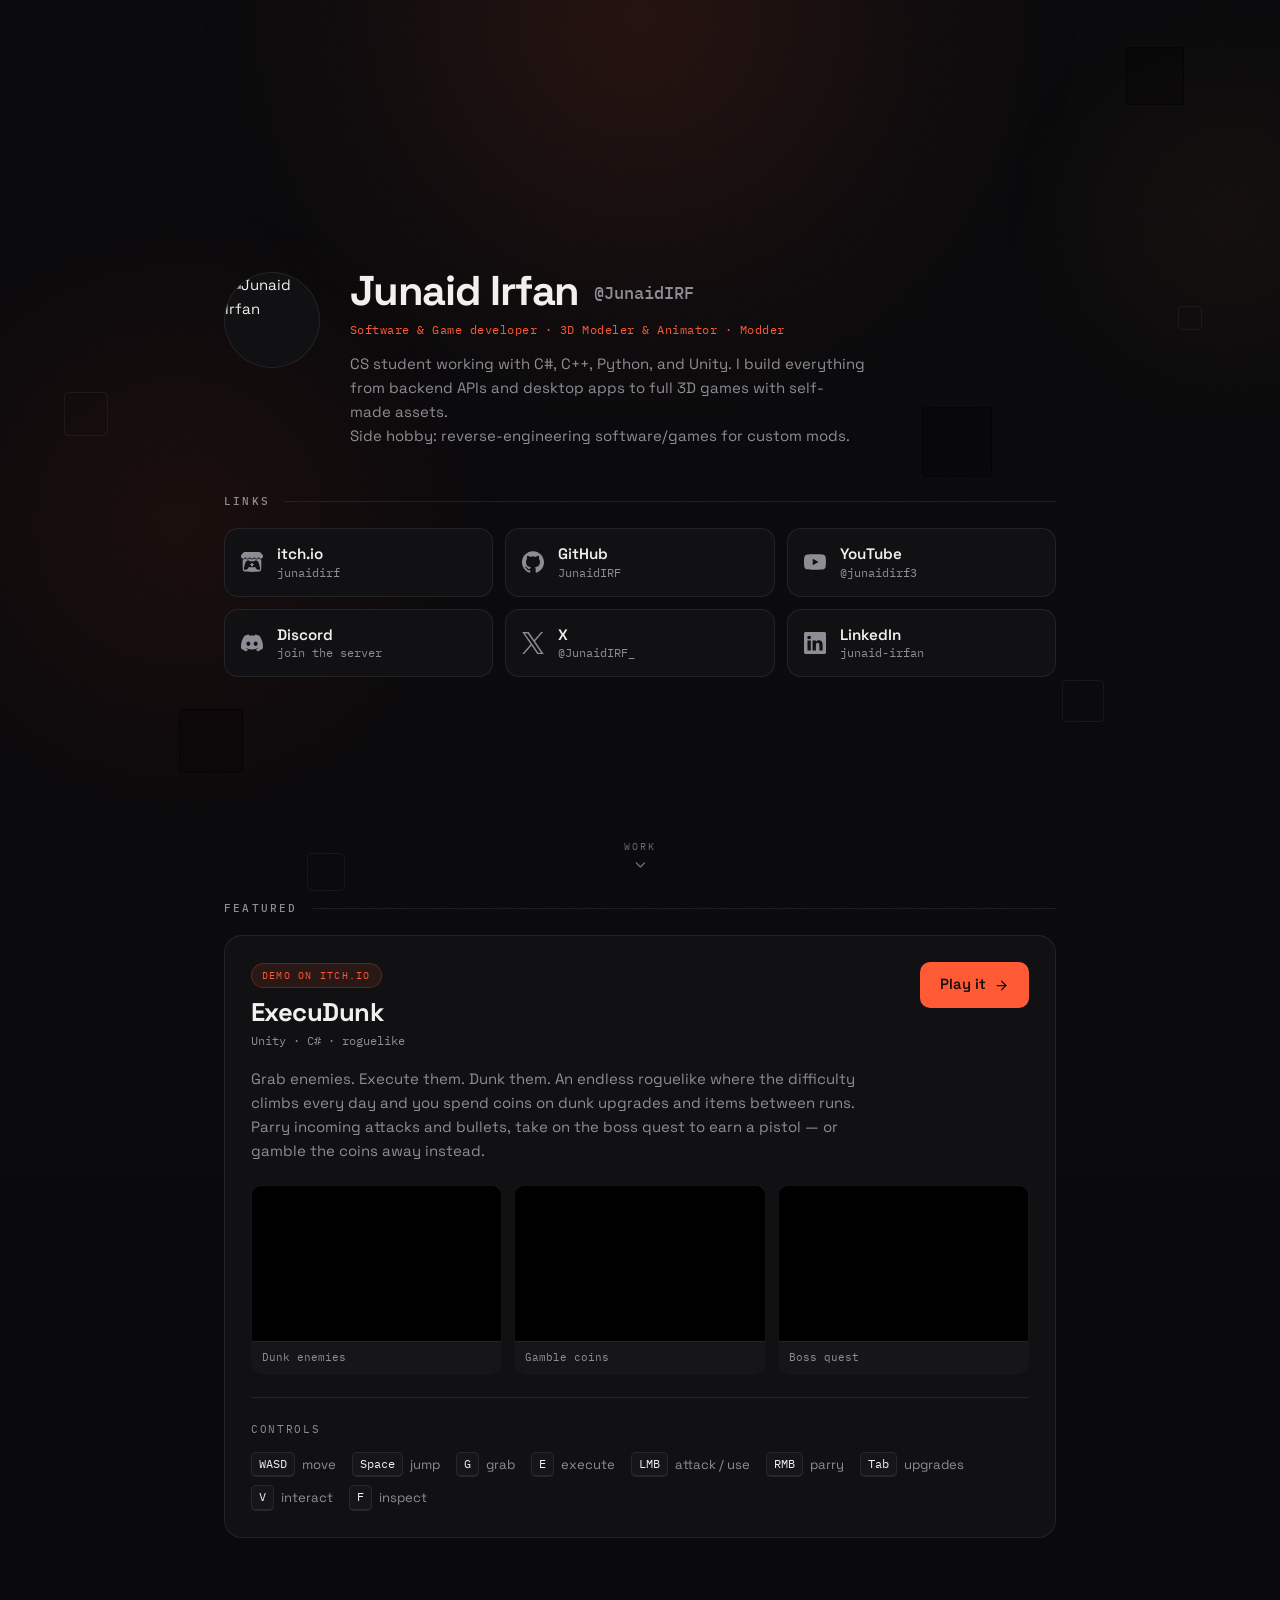
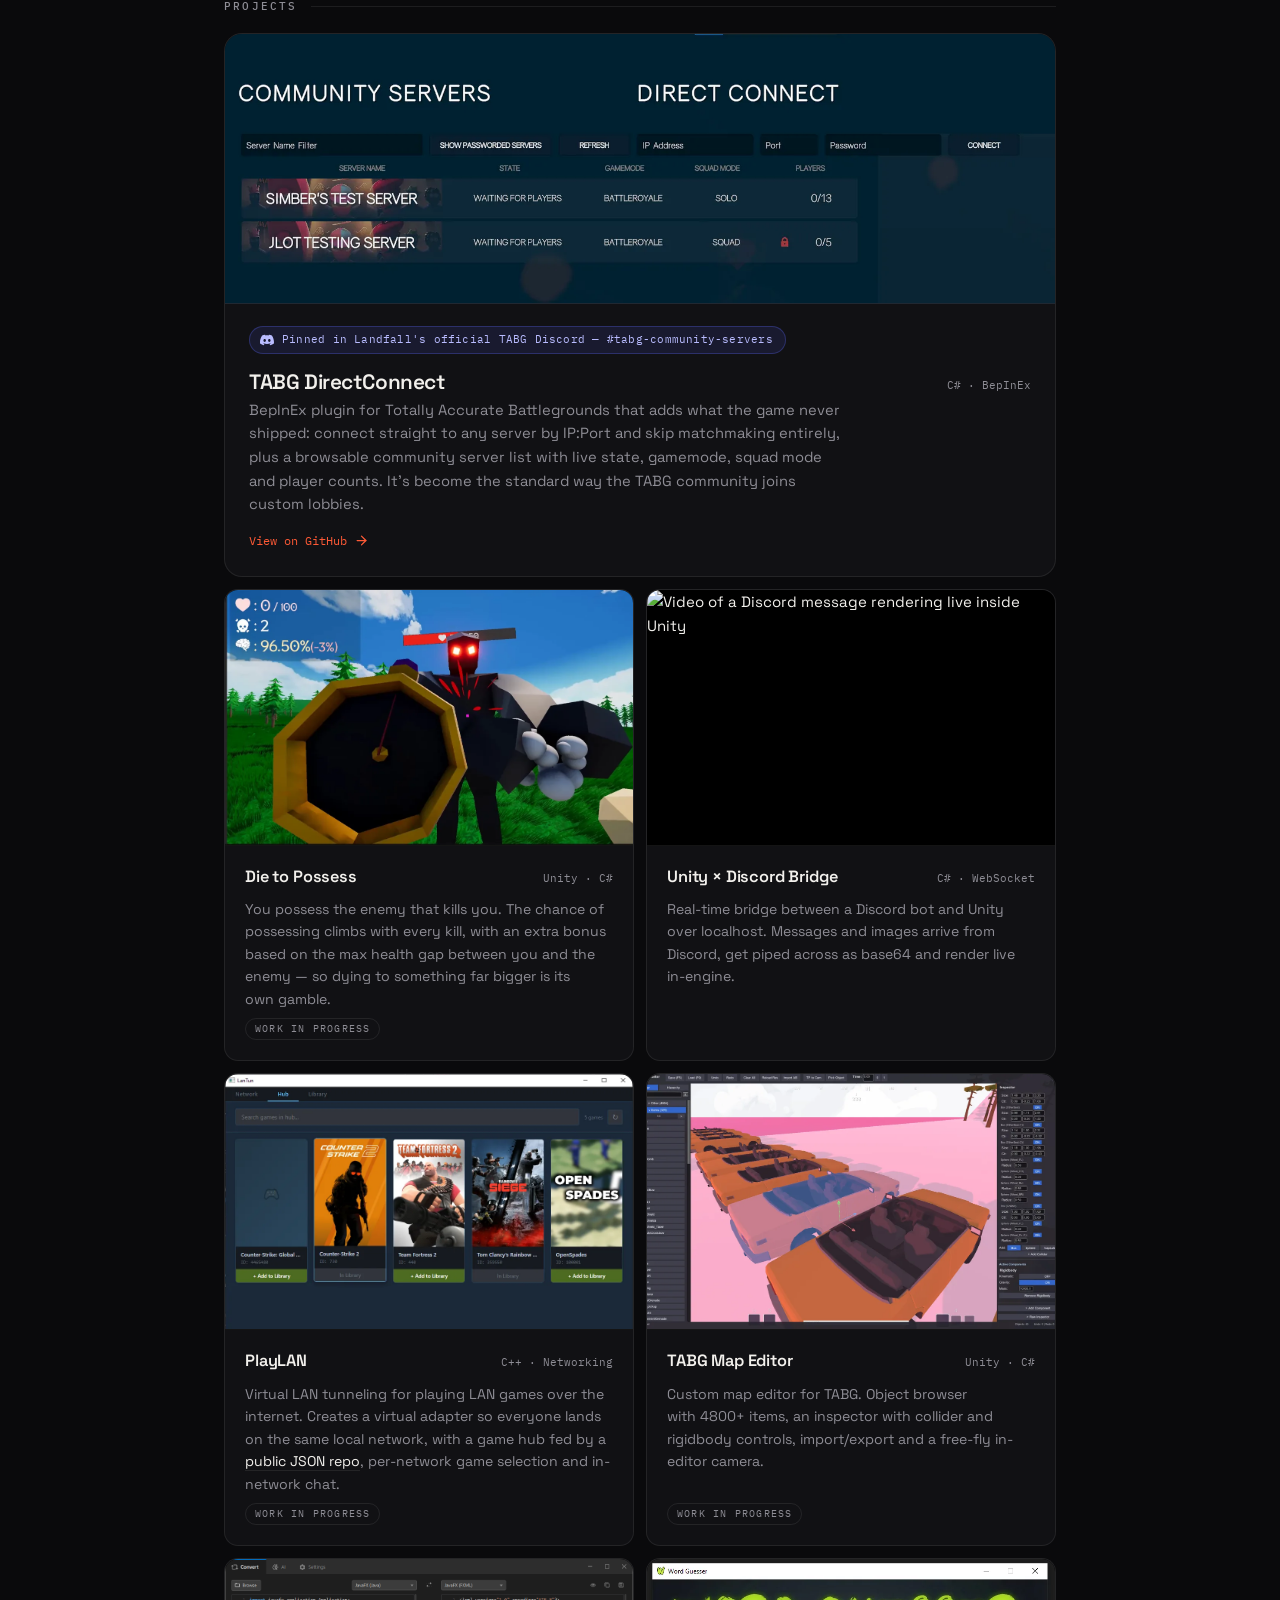
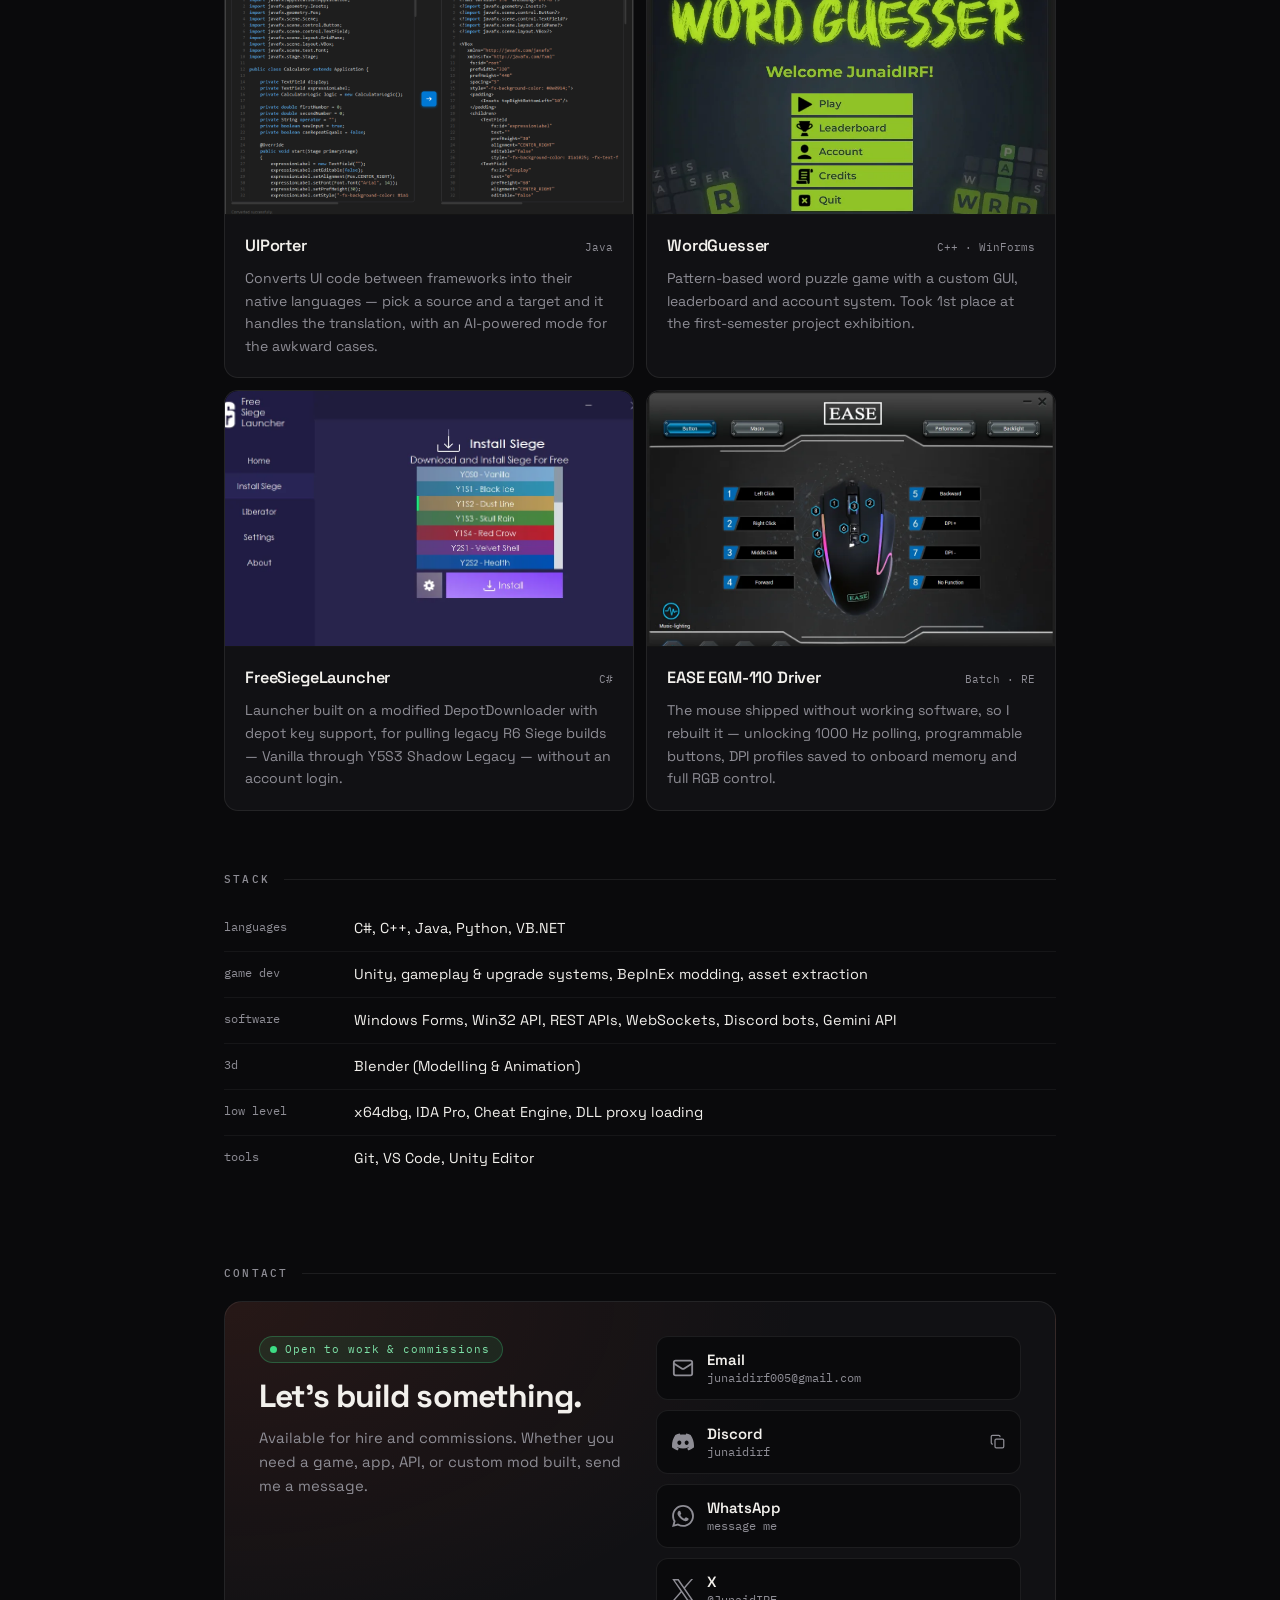
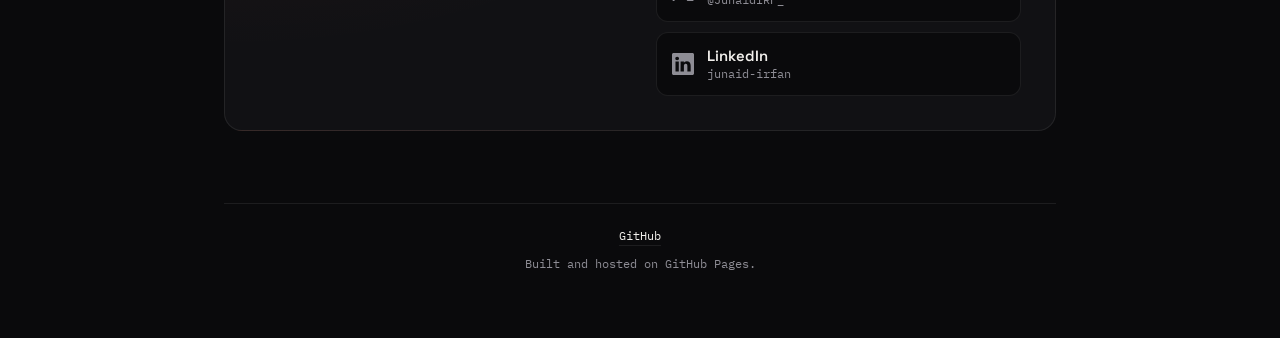
==== index.html @ ee015ce6 "Rebuild share card with the current avatar The card is generated, not live: it had baked in the prev" ====
<!DOCTYPE html>
<html lang="en">
<head>
<meta charset="UTF-8">
<meta name="viewport" content="width=device-width, initial-scale=1">
<title>JunaidIRF | Software &amp; Game Developer</title>
<meta name="description" content="Software &amp; Game developer, 3D modeler and animator. CS student working with C#, C++, Python and Unity — backend APIs, desktop apps and full 3D games.">
<meta name="theme-color" content="#0a0a0c">
<meta name="color-scheme" content="dark">
<link rel="canonical" href="https://junaidirf.github.io/">

<!-- social preview -->
<meta property="og:type" content="website">
<meta property="og:url" content="https://junaidirf.github.io/">
<meta property="og:title" content="JunaidIRF | Software &amp; Game Developer">
<meta property="og:description" content="CS student working with C#, C++, Python, and Unity. I build everything from backend APIs and desktop apps to full 3D games with self-made assets. Side hobby: reverse-engineering software/games for custom mods.">
<meta property="og:site_name" content="Junaid Irfan">
<meta property="og:image" content="https://junaidirf.github.io/assets/og.png?v=2">
<meta property="og:image:width" content="1200">
<meta property="og:image:height" content="630">
<meta property="og:image:alt" content="JunaidIRF — Software &amp; Game developer, 3D Modeler &amp; Animator, Modder.">
<meta property="og:locale" content="en_US">
<meta name="twitter:card" content="summary_large_image">
<meta name="twitter:site" content="@JunaidIRF_">
<meta name="twitter:creator" content="@JunaidIRF_">

<!-- Structured data. sameAs is the part that matters: it is how search engines
     tie this page to the GitHub / itch.io / X / LinkedIn accounts as one identity. -->
<script type="application/ld+json">
{
  "@context": "https://schema.org",
  "@graph": [
    {
      "@type": "Person",
      "@id": "https://junaidirf.github.io/#person",
      "name": "Junaid Irfan",
      "alternateName": "JunaidIRF",
      "url": "https://junaidirf.github.io/",
      "image": "https://github.com/JunaidIRF.png",
      "jobTitle": "Software & Game Developer, 3D Modeler & Animator",
      "description": "CS student working with C#, C++, Python, and Unity. I build everything from backend APIs and desktop apps to full 3D games with self-made assets. Side hobby: reverse-engineering software/games for custom mods.",
      "knowsAbout": [
        "Game development", "Unity", "C#", "C++", "Python",
        "3D modelling", "Animation", "Reverse engineering", "Game modding"
      ],
      "affiliation": {
        "@type": "CollegeOrUniversity",
        "name": "COMSATS University Islamabad, Wah Campus"
      },
      "sameAs": [
        "https://github.com/JunaidIRF",
        "https://junaidirf.itch.io/",
        "https://www.youtube.com/@junaidirf3",
        "https://x.com/JunaidIRF_",
        "https://www.linkedin.com/in/junaid-irfan/"
      ]
    },
    {
      "@type": "WebSite",
      "@id": "https://junaidirf.github.io/#website",
      "url": "https://junaidirf.github.io/",
      "name": "Junaid Irfan",
      "inLanguage": "en",
      "publisher": { "@id": "https://junaidirf.github.io/#person" }
    },
    {
      "@type": "VideoGame",
      "name": "ExecuDunk",
      "url": "https://junaidirf.itch.io/execudunk",
      "applicationCategory": "Game",
      "genre": "Roguelike",
      "gamePlatform": "PC",
      "author": { "@id": "https://junaidirf.github.io/#person" },
      "description": "Endless roguelike where you grab, execute and dunk enemies into hoops. Difficulty climbs each day while you spend coins on dunk upgrades and items."
    }
  ]
}
</script>

<link rel="icon" href="favicon.ico?v=3" sizes="16x16 32x32 48x48">
<link rel="apple-touch-icon" href="apple-touch-icon.png?v=3">

<link rel="preconnect" href="https://fonts.googleapis.com">
<link rel="preconnect" href="https://fonts.gstatic.com" crossorigin>
<link href="https://fonts.googleapis.com/css2?family=IBM+Plex+Mono:wght@400;500;600&family=Space+Grotesk:wght@400;500;600;700&display=swap" rel="stylesheet">
<link rel="stylesheet" href="assets/lenis.css">
<link rel="stylesheet" href="assets/style.css">
</head>
<body>

<div class="bg" aria-hidden="true">
  <div class="bg-move">
    <div class="bg-fields">
      <div class="bg-field bg-field-1"></div>
      <div class="bg-field bg-field-2"></div>
      <div class="bg-field bg-field-3"></div>
    </div>
    <div class="bg-shapes">
    <div class="dmd-layer" style="--depth:0.020">
      <span class="dmd" style="--x:8%;--y:12%;--s:26px;--ax:39px;--ay:16px;--bx:-37px;--by:-29px;--cx:-30px;--cy:21px;--r1:46deg;--r2:63deg;--r3:31deg;--t:34s;--d:-29s"></span>
      <span class="dmd" style="--x:34%;--y:8%;--s:22px;--ax:-19px;--ay:15px;--bx:-36px;--by:-35px;--cx:40px;--cy:11px;--r1:35deg;--r2:13deg;--r3:20deg;--t:33s;--d:-24s"></span>
      <span class="dmd" style="--x:76%;--y:13%;--s:30px;--ax:-29px;--ay:-29px;--bx:31px;--by:25px;--cx:-19px;--cy:27px;--r1:37deg;--r2:50deg;--r3:51deg;--t:28s;--d:-9s"></span>
      <span class="dmd" style="--x:92%;--y:40%;--s:24px;--ax:-39px;--ay:14px;--bx:3px;--by:42px;--cx:13px;--cy:-21px;--r1:52deg;--r2:65deg;--r3:32deg;--t:22s;--d:-26s"></span>
    </div>
    <div class="dmd-layer" style="--depth:0.042">
      <span class="dmd" style="--x:5%;--y:46%;--s:44px;--ax:-33px;--ay:21px;--bx:8px;--by:-40px;--cx:18px;--cy:35px;--r1:51deg;--r2:69deg;--r3:67deg;--t:33s;--d:-2s"></span>
      <span class="dmd" style="--x:24%;--y:78%;--s:38px;--ax:-19px;--ay:-24px;--bx:37px;--by:-34px;--cx:35px;--cy:23px;--r1:54deg;--r2:41deg;--r3:73deg;--t:29s;--d:-0s"></span>
      <span class="dmd" style="--x:83%;--y:66%;--s:42px;--ax:-14px;--ay:-34px;--bx:-6px;--by:42px;--cx:36px;--cy:-30px;--r1:52deg;--r2:39deg;--r3:69deg;--t:27s;--d:-18s"></span>
      <span class="dmd" style="--x:62%;--y:90%;--s:36px;--ax:-36px;--ay:30px;--bx:35px;--by:-30px;--cx:-24px;--cy:-23px;--r1:41deg;--r2:29deg;--r3:53deg;--t:43s;--d:-27s"></span>
    </div>
    <div class="dmd-layer" style="--depth:0.068">
      <span class="dmd dark" style="--x:14%;--y:68%;--s:64px;--ax:-22px;--ay:-29px;--bx:40px;--by:0px;--cx:10px;--cy:39px;--r1:52deg;--r2:34deg;--r3:66deg;--t:23s;--d:-13s"></span>
      <span class="dmd dark" style="--x:88%;--y:22%;--s:58px;--ax:-18px;--ay:-28px;--bx:-38px;--by:36px;--cx:38px;--cy:-13px;--r1:41deg;--r2:56deg;--r3:19deg;--t:27s;--d:-12s"></span>
      <span class="dmd dark" style="--x:44%;--y:92%;--s:52px;--ax:-35px;--ay:-26px;--bx:21px;--by:-41px;--cx:6px;--cy:39px;--r1:37deg;--r2:15deg;--r3:25deg;--t:35s;--d:-16s"></span>
      <span class="dmd dark" style="--x:72%;--y:47%;--s:70px;--ax:17px;--ay:30px;--bx:-34px;--by:19px;--cx:-6px;--cy:-33px;--r1:33deg;--r2:21deg;--r3:47deg;--t:29s;--d:-11s"></span>
    </div>
    </div>
  </div>
  <div class="bg-grain"></div>
</div>

<main class="wrap">

  <!-- ── INTRO: hero + links, sized to fill the first screen ── -->
  <section class="intro">

  <!-- ── HERO ── -->
  <header class="hero">
    <img class="avatar" src="https://github.com/JunaidIRF.png" width="96" height="96" alt="Junaid Irfan">
    <div class="hero-text">
      <h1>Junaid Irfan <span class="handle">@JunaidIRF</span></h1>
      <p class="role">Software &amp; Game developer · 3D Modeler & Animator · Modder</p>
      <p class="bio">
        CS student working with C#, C++, Python, and Unity. I build everything from backend APIs and desktop apps to full 3D games with self-made assets.<br>
        Side hobby: reverse-engineering software/games for custom mods.
      </p>
    </div>
  </header>

  <!-- ── LINKS ── -->
  <section class="section" aria-labelledby="links-h">
    <h2 class="section-title" id="links-h">Links</h2>
    <nav class="links" aria-label="Profiles and social links">

      <a class="link" href="https://junaidirf.itch.io/" target="_blank" rel="me noopener" style="--brand:#fa5c5c">
        <svg class="icon" viewBox="0 0 24 24" aria-hidden="true"><path d="M3.13 1.338C2.08 1.96.02 4.328 0 4.95v1.03c0 1.303 1.22 2.45 2.325 2.45 1.33 0 2.436-1.102 2.436-2.41 0 1.308 1.07 2.41 2.4 2.41 1.328 0 2.362-1.102 2.362-2.41 0 1.308 1.137 2.41 2.466 2.41h.024c1.33 0 2.466-1.102 2.466-2.41 0 1.308 1.034 2.41 2.363 2.41 1.33 0 2.4-1.102 2.4-2.41 0 1.308 1.106 2.41 2.435 2.41C22.78 8.43 24 7.282 24 5.98V4.95c-.02-.62-2.082-2.99-3.13-3.612-3.253-.114-5.508-.134-8.87-.133-3.362 0-7.945.053-8.87.133zm6.376 6.477a2.74 2.74 0 0 1-.468.602c-.5.49-1.19.795-1.947.795a2.786 2.786 0 0 1-1.95-.795c-.182-.178-.32-.37-.446-.59-.127.222-.303.412-.486.59a2.788 2.788 0 0 1-1.95.795c-.092 0-.187-.025-.264-.052-.107 1.113-.152 2.176-.168 2.95v.005l-.006 1.167c.02 2.334-.23 7.564 1.03 8.85 1.952.454 5.545.662 9.15.663 3.605 0 7.198-.21 9.15-.664 1.26-1.284 1.01-6.514 1.03-8.848l-.006-1.167v-.004c-.016-.775-.06-1.838-.168-2.95-.077.026-.172.052-.263.052a2.788 2.788 0 0 1-1.95-.795c-.184-.178-.36-.368-.486-.59-.127.22-.265.412-.447.59a2.786 2.786 0 0 1-1.95.794c-.76 0-1.446-.303-1.948-.793a2.74 2.74 0 0 1-.468-.602 2.738 2.738 0 0 1-.463.602 2.787 2.787 0 0 1-1.95.794h-.16a2.787 2.787 0 0 1-1.95-.793 2.738 2.738 0 0 1-.464-.602zm-2.004 2.59v.002c.795.002 1.5 0 2.373.953.687-.072 1.406-.108 2.125-.107.72 0 1.438.035 2.125.107.873-.953 1.578-.95 2.372-.953.376 0 1.876 0 2.92 2.934l1.123 4.028c.832 2.995-.266 3.068-1.636 3.07-2.03-.075-3.156-1.55-3.156-3.025-1.124.184-2.436.276-3.748.277-1.312 0-2.624-.093-3.748-.277 0 1.475-1.125 2.95-3.156 3.026-1.37-.004-2.468-.077-1.636-3.072l1.122-4.027c1.045-2.934 2.545-2.934 2.92-2.934zM12 12.714c-.002.002-2.14 1.964-2.523 2.662l1.4-.056v1.22c0 .056.56.033 1.123.007.562.026 1.124.05 1.124-.008v-1.22l1.4.055C14.138 14.677 12 12.713 12 12.713z"/></svg>
        <span class="link-text"><strong>itch.io</strong><span>junaidirf</span></span>
        <svg class="arrow" viewBox="0 0 24 24" fill="none" stroke="currentColor" stroke-width="2" stroke-linecap="round" stroke-linejoin="round" aria-hidden="true"><path d="M7 7h10v10"/><path d="M7 17 17 7"/></svg>
      </a>

      <a class="link" href="https://github.com/JunaidIRF" target="_blank" rel="me noopener" style="--brand:#ffffff">
        <svg class="icon" viewBox="0 0 24 24" aria-hidden="true"><path d="M12 .297c-6.63 0-12 5.373-12 12 0 5.303 3.438 9.8 8.205 11.385.6.113.82-.258.82-.577 0-.285-.01-1.04-.015-2.04-3.338.724-4.042-1.61-4.042-1.61C4.422 18.07 3.633 17.7 3.633 17.7c-1.087-.744.084-.729.084-.729 1.205.084 1.838 1.236 1.838 1.236 1.07 1.835 2.809 1.305 3.495.998.108-.776.417-1.305.76-1.605-2.665-.3-5.466-1.332-5.466-5.93 0-1.31.465-2.38 1.235-3.22-.135-.303-.54-1.523.105-3.176 0 0 1.005-.322 3.3 1.23.96-.267 1.98-.399 3-.405 1.02.006 2.04.138 3 .405 2.28-1.552 3.285-1.23 3.285-1.23.645 1.653.24 2.873.12 3.176.765.84 1.23 1.91 1.23 3.22 0 4.61-2.805 5.625-5.475 5.92.42.36.81 1.096.81 2.22 0 1.606-.015 2.896-.015 3.286 0 .315.21.69.825.57C20.565 22.092 24 17.592 24 12.297c0-6.627-5.373-12-12-12"/></svg>
        <span class="link-text"><strong>GitHub</strong><span>JunaidIRF</span></span>
        <svg class="arrow" viewBox="0 0 24 24" fill="none" stroke="currentColor" stroke-width="2" stroke-linecap="round" stroke-linejoin="round" aria-hidden="true"><path d="M7 7h10v10"/><path d="M7 17 17 7"/></svg>
      </a>

      <a class="link" href="https://www.youtube.com/@junaidirf3" target="_blank" rel="me noopener" style="--brand:#ff0033">
        <svg class="icon" viewBox="0 0 24 24" aria-hidden="true"><path d="M23.498 6.186a3.016 3.016 0 0 0-2.122-2.136C19.505 3.545 12 3.545 12 3.545s-7.505 0-9.377.505A3.017 3.017 0 0 0 .502 6.186C0 8.07 0 12 0 12s0 3.93.502 5.814a3.016 3.016 0 0 0 2.122 2.136c1.871.505 9.376.505 9.376.505s7.505 0 9.377-.505a3.015 3.015 0 0 0 2.122-2.136C24 15.93 24 12 24 12s0-3.93-.502-5.814zM9.545 15.568V8.432L15.818 12l-6.273 3.568z"/></svg>
        <span class="link-text"><strong>YouTube</strong><span>@junaidirf3</span></span>
        <svg class="arrow" viewBox="0 0 24 24" fill="none" stroke="currentColor" stroke-width="2" stroke-linecap="round" stroke-linejoin="round" aria-hidden="true"><path d="M7 7h10v10"/><path d="M7 17 17 7"/></svg>
      </a>

      <a class="link" href="https://discord.com/invite/4mBqbEWaFB" target="_blank" rel="me noopener" style="--brand:#5865f2">
        <svg class="icon" viewBox="0 0 24 24" aria-hidden="true"><path d="M20.317 4.3698a19.7913 19.7913 0 00-4.8851-1.5152.0741.0741 0 00-.0785.0371c-.211.3753-.4447.8648-.6083 1.2495-1.8447-.2762-3.68-.2762-5.4868 0-.1636-.3933-.4058-.8742-.6177-1.2495a.077.077 0 00-.0785-.037 19.7363 19.7363 0 00-4.8852 1.515.0699.0699 0 00-.0321.0277C.5334 9.0458-.319 13.5799.0992 18.0578a.0824.0824 0 00.0312.0561c2.0528 1.5076 4.0413 2.4228 5.9929 3.0294a.0777.0777 0 00.0842-.0276c.4616-.6304.8731-1.2952 1.226-1.9942a.076.076 0 00-.0416-.1057c-.6528-.2476-1.2743-.5495-1.8722-.8923a.077.077 0 01-.0076-.1277c.1258-.0943.2517-.1923.3718-.2914a.0743.0743 0 01.0776-.0105c3.9278 1.7933 8.18 1.7933 12.0614 0a.0739.0739 0 01.0785.0095c.1202.099.246.1981.3728.2924a.077.077 0 01-.0066.1276 12.2986 12.2986 0 01-1.873.8914.0766.0766 0 00-.0407.1067c.3604.698.7719 1.3628 1.225 1.9932a.076.076 0 00.0842.0286c1.961-.6067 3.9495-1.5219 6.0023-3.0294a.077.077 0 00.0313-.0552c.5004-5.177-.8382-9.6739-3.5485-13.6604a.061.061 0 00-.0312-.0286zM8.02 15.3312c-1.1825 0-2.1569-1.0857-2.1569-2.419 0-1.3332.9555-2.4189 2.157-2.4189 1.2108 0 2.1757 1.0952 2.1568 2.419 0 1.3332-.9555 2.4189-2.1569 2.4189zm7.9748 0c-1.1825 0-2.1569-1.0857-2.1569-2.419 0-1.3332.9554-2.4189 2.1569-2.4189 1.2108 0 2.1757 1.0952 2.1568 2.419 0 1.3332-.946 2.4189-2.1568 2.4189Z"/></svg>
        <span class="link-text"><strong>Discord</strong><span>join the server</span></span>
        <svg class="arrow" viewBox="0 0 24 24" fill="none" stroke="currentColor" stroke-width="2" stroke-linecap="round" stroke-linejoin="round" aria-hidden="true"><path d="M7 7h10v10"/><path d="M7 17 17 7"/></svg>
      </a>

      <a class="link" href="https://x.com/JunaidIRF_" target="_blank" rel="me noopener" style="--brand:#ffffff">
        <svg class="icon" viewBox="0 0 24 24" aria-hidden="true"><path d="M14.234 10.162 22.977 0h-2.072l-7.591 8.824L7.251 0H.258l9.168 13.343L.258 24H2.33l8.016-9.318L16.749 24h6.993zm-2.837 3.299-.929-1.329L3.076 1.56h3.182l5.965 8.532.929 1.329 7.754 11.09h-3.182z"/></svg>
        <span class="link-text"><strong>X</strong><span>@JunaidIRF_</span></span>
        <svg class="arrow" viewBox="0 0 24 24" fill="none" stroke="currentColor" stroke-width="2" stroke-linecap="round" stroke-linejoin="round" aria-hidden="true"><path d="M7 7h10v10"/><path d="M7 17 17 7"/></svg>
      </a>

      <a class="link" href="https://www.linkedin.com/in/junaid-irfan/" target="_blank" rel="me noopener" style="--brand:#0a66c2">
        <svg class="icon" viewBox="0 0 16 16" aria-hidden="true"><path d="M0 1.146C0 .513.526 0 1.175 0h13.65C15.474 0 16 .513 16 1.146v13.708c0 .633-.526 1.146-1.175 1.146H1.175C.526 16 0 15.487 0 14.854zm4.943 12.248V6.169H2.542v7.225zm-1.2-8.212c.837 0 1.358-.554 1.358-1.248-.015-.709-.52-1.248-1.342-1.248S2.4 3.226 2.4 3.934c0 .694.521 1.248 1.327 1.248zm4.908 8.212V9.359c0-.216.016-.432.08-.586.173-.431.568-.878 1.232-.878.869 0 1.216.662 1.216 1.634v3.865h2.401V9.25c0-2.22-1.184-3.252-2.764-3.252-1.274 0-1.845.7-2.165 1.193v.025h-.016l.016-.025V6.169h-2.4c.03.678 0 7.225 0 7.225z"/></svg>
        <span class="link-text"><strong>LinkedIn</strong><span>junaid-irfan</span></span>
        <svg class="arrow" viewBox="0 0 24 24" fill="none" stroke="currentColor" stroke-width="2" stroke-linecap="round" stroke-linejoin="round" aria-hidden="true"><path d="M7 7h10v10"/><path d="M7 17 17 7"/></svg>
      </a>

    </nav>
  </section>

    <a class="scroll-cue" href="#work">
      <span>work</span>
      <svg viewBox="0 0 24 24" fill="none" stroke="currentColor" stroke-width="2" stroke-linecap="round" stroke-linejoin="round" aria-hidden="true"><path d="m6 9 6 6 6-6"/></svg>
    </a>

  </section>
  <!-- ── /INTRO ── -->

  <!-- ── FEATURED ── -->
  <section class="section" id="work" aria-labelledby="featured-h">
    <h2 class="section-title" id="featured-h">Featured</h2>

    <article class="featured">
      <div class="featured-head">
        <div>
          <span class="badge">Demo on itch.io</span>
          <h3>ExecuDunk</h3>
          <p class="featured-tag">Unity · C# · roguelike</p>
        </div>
        <a class="cta" href="https://junaidirf.itch.io/execudunk" target="_blank" rel="noopener">
          Play it <svg class="go" viewBox="0 0 24 24" fill="none" stroke="currentColor" stroke-width="2" stroke-linecap="round" stroke-linejoin="round" aria-hidden="true"><path d="M5 12h14"/><path d="m12 5 7 7-7 7"/></svg>
        </a>
      </div>

      <p class="featured-desc">
        Grab enemies. Execute them. Dunk them. An endless roguelike where the difficulty climbs every day
        and you spend coins on dunk upgrades and items between runs. Parry incoming attacks and bullets,
        take on the boss quest to earn a pistol — or gamble the coins away instead.
      </p>

      <div class="gallery">
        <figure>
          <video src="assets/img/execudunk-dunk.mp4" autoplay loop muted playsinline preload="metadata"
                 aria-label="Dunking an enemy into a hoop"></video>
          <figcaption>Dunk enemies</figcaption>
        </figure>
        <figure>
          <video src="assets/img/execudunk-gamble.mp4" autoplay loop muted playsinline preload="metadata"
                 aria-label="Gambling coins at the slot machine"></video>
          <figcaption>Gamble coins</figcaption>
        </figure>
        <figure>
          <video src="assets/img/execudunk-quest.mp4" autoplay loop muted playsinline preload="metadata"
                 aria-label="Fighting the quest boss"></video>
          <figcaption>Boss quest</figcaption>
        </figure>
      </div>

      <div class="controls">
        <span class="controls-label">Controls</span>
        <ul>
          <li><kbd>WASD</kbd> move</li>
          <li><kbd>Space</kbd> jump</li>
          <li><kbd>G</kbd> grab</li>
          <li><kbd>E</kbd> execute</li>
          <li><kbd>LMB</kbd> attack / use</li>
          <li><kbd>RMB</kbd> parry</li>
          <li><kbd>Tab</kbd> upgrades</li>
          <li><kbd>V</kbd> interact</li>
          <li><kbd>F</kbd> inspect</li>
        </ul>
      </div>
    </article>
  </section>

  <!-- ── PROJECTS ── -->
  <section class="section" aria-labelledby="projects-h">
    <h2 class="section-title" id="projects-h">Projects</h2>

    <!-- highlight -->
    <a class="highlight" href="https://github.com/JunaidIRF/TABG-DirectConnect-Plugin" target="_blank" rel="noopener">
      <div class="highlight-media">
        <img src="assets/img/tabg-directconnect.webp" width="1400" height="454" alt="TABG DirectConnect in-game panel showing a community server list and a direct connect form" loading="lazy" decoding="async">
      </div>
      <div class="highlight-body">
        <span class="pin">
          <svg class="icon" viewBox="0 0 24 24" aria-hidden="true"><path d="M20.317 4.3698a19.7913 19.7913 0 00-4.8851-1.5152.0741.0741 0 00-.0785.0371c-.211.3753-.4447.8648-.6083 1.2495-1.8447-.2762-3.68-.2762-5.4868 0-.1636-.3933-.4058-.8742-.6177-1.2495a.077.077 0 00-.0785-.037 19.7363 19.7363 0 00-4.8852 1.515.0699.0699 0 00-.0321.0277C.5334 9.0458-.319 13.5799.0992 18.0578a.0824.0824 0 00.0312.0561c2.0528 1.5076 4.0413 2.4228 5.9929 3.0294a.0777.0777 0 00.0842-.0276c.4616-.6304.8731-1.2952 1.226-1.9942a.076.076 0 00-.0416-.1057c-.6528-.2476-1.2743-.5495-1.8722-.8923a.077.077 0 01-.0076-.1277c.1258-.0943.2517-.1923.3718-.2914a.0743.0743 0 01.0776-.0105c3.9278 1.7933 8.18 1.7933 12.0614 0a.0739.0739 0 01.0785.0095c.1202.099.246.1981.3728.2924a.077.077 0 01-.0066.1276 12.2986 12.2986 0 01-1.873.8914.0766.0766 0 00-.0407.1067c.3604.698.7719 1.3628 1.225 1.9932a.076.076 0 00.0842.0286c1.961-.6067 3.9495-1.5219 6.0023-3.0294a.077.077 0 00.0313-.0552c.5004-5.177-.8382-9.6739-3.5485-13.6604a.061.061 0 00-.0312-.0286zM8.02 15.3312c-1.1825 0-2.1569-1.0857-2.1569-2.419 0-1.3332.9555-2.4189 2.157-2.4189 1.2108 0 2.1757 1.0952 2.1568 2.419 0 1.3332-.9555 2.4189-2.1569 2.4189zm7.9748 0c-1.1825 0-2.1569-1.0857-2.1569-2.419 0-1.3332.9554-2.4189 2.1569-2.4189 1.2108 0 2.1757 1.0952 2.1568 2.419 0 1.3332-.946 2.4189-2.1568 2.4189Z"/></svg>
          Pinned in Landfall's official TABG Discord — #tabg-community-servers
        </span>
        <div class="card-head">
          <h3>TABG DirectConnect</h3>
          <span class="tech">C# · BepInEx</span>
        </div>
        <p>
          BepInEx plugin for Totally Accurate Battlegrounds that adds what the game never shipped:
          connect straight to any server by IP:Port and skip matchmaking entirely, plus a browsable
          community server list with live state, gamemode, squad mode and player counts.
          It's become the standard way the TABG community joins custom lobbies.
        </p>
        <span class="link-out">View on GitHub <svg class="go" viewBox="0 0 24 24" fill="none" stroke="currentColor" stroke-width="2" stroke-linecap="round" stroke-linejoin="round" aria-hidden="true"><path d="M5 12h14"/><path d="m12 5 7 7-7 7"/></svg></span>
      </div>
    </a>

    <!-- grid -->
    <div class="grid">

      <a class="card" href="https://x.com/JunaidIRF_/status/2087893710461649375" target="_blank" rel="noopener">
        <div class="card-media">
          <!-- anchored left so the cover-crop keeps the HUD readouts, which are the point of the shot -->
          <img src="assets/img/die-to-possess.webp" width="1200" height="664" style="object-position: top left" alt="Die to Possess in-game HUD showing health at zero, two kills and a 96.5% possession chance" loading="lazy" decoding="async">
        </div>
        <div class="card-body">
          <div class="card-head"><h3>Die to Possess</h3><span class="tech">Unity · C#</span></div>
          <p>You possess the enemy that kills you. The chance of possessing climbs with every kill, with an extra bonus based on the max health gap between you and the enemy — so dying to something far bigger is its own gamble.</p>
          <span class="wip">Work in progress</span>
        </div>
      </a>

      <a class="card" href="https://youtu.be/jOIG_oBZPb4" target="_blank" rel="noopener">
        <div class="card-media">
          <img src="https://img.youtube.com/vi/jOIG_oBZPb4/maxresdefault.jpg" width="1280" height="720" alt="Video of a Discord message rendering live inside Unity" loading="lazy" decoding="async">
        </div>
        <div class="card-body">
          <div class="card-head"><h3>Unity × Discord Bridge</h3><span class="tech">C# · WebSocket</span></div>
          <p>Real-time bridge between a Discord bot and Unity over localhost. Messages and images arrive from Discord, get piped across as base64 and render live in-engine.</p>
        </div>
      </a>

      <article class="card">
        <div class="card-media">
          <img src="assets/img/playlan.webp" width="986" height="693" alt="PlayLAN game hub showing a grid of supported games" loading="lazy" decoding="async">
        </div>
        <div class="card-body">
          <div class="card-head"><h3>PlayLAN</h3><span class="tech">C++ · Networking</span></div>
          <p>Virtual LAN tunneling for playing LAN games over the internet. Creates a virtual adapter so everyone lands on the same local network, with a game hub fed by a <a href="https://github.com/JunaidIRF/PlayLAN-hub" target="_blank" rel="noopener">public JSON repo</a>, per-network game selection and in-network chat.</p>
          <span class="wip">Work in progress</span>
        </div>
      </article>

      <article class="card">
        <div class="card-media">
          <img src="assets/img/tabg-map-editor.webp" width="1200" height="675" alt="TABG Map Editor with object browser, scene view and inspector panel" loading="lazy" decoding="async">
        </div>
        <div class="card-body">
          <div class="card-head"><h3>TABG Map Editor</h3><span class="tech">Unity · C#</span></div>
          <p>Custom map editor for TABG. Object browser with 4800+ items, an inspector with collider and rigidbody controls, import/export and a free-fly in-editor camera.</p>
          <span class="wip">Work in progress</span>
        </div>
      </article>

      <a class="card" href="https://github.com/JunaidIRF/UIPorter" target="_blank" rel="noopener">
        <div class="card-media">
          <img src="assets/img/uiporter.png" width="1102" height="701" alt="UIPorter converting JavaFX Java code to FXML side by side" loading="lazy" decoding="async">
        </div>
        <div class="card-body">
          <div class="card-head"><h3>UIPorter</h3><span class="tech">Java</span></div>
          <p>Converts UI code between frameworks into their native languages — pick a source and a target and it handles the translation, with an AI-powered mode for the awkward cases.</p>
        </div>
      </a>

      <a class="card" href="https://github.com/JunaidIRF/WordGuesser" target="_blank" rel="noopener">
        <div class="card-media">
          <img src="assets/img/wordguesser.webp" width="760" height="521" alt="WordGuesser main menu with play, leaderboard and account options" loading="lazy" decoding="async">
        </div>
        <div class="card-body">
          <div class="card-head"><h3>WordGuesser</h3><span class="tech">C++ · WinForms</span></div>
          <p>Pattern-based word puzzle game with a custom GUI, leaderboard and account system. Took 1st place at the first-semester project exhibition.</p>
        </div>
      </a>

      <a class="card" href="https://github.com/JunaidIRF/FreeSiegeLauncher" target="_blank" rel="noopener">
        <div class="card-media">
          <img src="assets/img/freesiegelauncher.webp" width="933" height="520" alt="FreeSiegeLauncher install screen listing Rainbow Six Siege seasons" loading="lazy" decoding="async">
        </div>
        <div class="card-body">
          <div class="card-head"><h3>FreeSiegeLauncher</h3><span class="tech">C#</span></div>
          <p>Launcher built on a modified DepotDownloader with depot key support, for pulling legacy R6 Siege builds — Vanilla through Y5S3 Shadow Legacy — without an account login.</p>
        </div>
      </a>

      <a class="card" href="https://github.com/JunaidIRF/EASE-EGM-110-Gaming-Mouse-Driver" target="_blank" rel="noopener">
        <div class="card-media">
          <img src="assets/img/ease-mouse.webp" width="1032" height="749" alt="EASE mouse configuration software showing button bindings and RGB controls" loading="lazy" decoding="async">
        </div>
        <div class="card-body">
          <div class="card-head"><h3>EASE EGM-110 Driver</h3><span class="tech">Batch · RE</span></div>
          <p>The mouse shipped without working software, so I rebuilt it — unlocking 1000&nbsp;Hz polling, programmable buttons, DPI profiles saved to onboard memory and full RGB control.</p>
        </div>
      </a>

    </div>
  </section>

  <!-- ── STACK ── -->
  <section class="section" aria-labelledby="stack-h">
    <h2 class="section-title" id="stack-h">Stack</h2>
    <dl class="stack">
      <dt>languages</dt><dd>C#, C++, Java, Python, VB.NET</dd>
      <dt>game dev</dt><dd>Unity, gameplay &amp; upgrade systems, BepInEx modding, asset extraction</dd>
      <dt>software</dt><dd>Windows Forms, Win32 API, REST APIs, WebSockets, Discord bots, Gemini API</dd>
      <dt>3d</dt><dd>Blender (Modelling &amp; Animation)</dd>
      <dt>low level</dt><dd>x64dbg, IDA Pro, Cheat Engine, DLL proxy loading</dd>
      <dt>tools</dt><dd>Git, VS Code, Unity Editor</dd>
    </dl>
  </section>


  <!-- ── CONTACT ── -->
  <section class="section contact-section" id="contact" aria-labelledby="contact-h">
    <h2 class="section-title" id="contact-h">Contact</h2>

    <div class="contact">
      <div class="contact-lead">
        <span class="open-badge"><span class="dot" aria-hidden="true"></span>Open to work &amp; commissions</span>
        <h3>Let&rsquo;s build something.</h3>
        <p>
          Available for hire and commissions. Whether you need a game, app, API, or custom mod built, send me a message.
        </p>
      </div>

      <div class="contact-methods">
        <a class="method" href="mailto:junaidirf005@gmail.com">
          <svg class="icon" viewBox="0 0 24 24" fill="none" stroke="currentColor" stroke-width="2" stroke-linecap="round" stroke-linejoin="round" aria-hidden="true"><path d="m22 7-8.991 5.727a2 2 0 0 1-2.009 0L2 7"/><rect x="2" y="4" width="20" height="16" rx="2"/></svg>
          <span class="method-text"><strong>Email</strong><span>junaidirf005@gmail.com</span></span>
          <svg class="arrow-go" viewBox="0 0 24 24" fill="none" stroke="currentColor" stroke-width="2" stroke-linecap="round" stroke-linejoin="round" aria-hidden="true"><path d="M7 7h10v10"/><path d="M7 17 17 7"/></svg>
        </a>

        <button class="method" type="button" data-copy="junaidirf" aria-label="Copy Discord username junaidirf">
          <svg class="icon" viewBox="0 0 24 24" aria-hidden="true"><path d="M20.317 4.3698a19.7913 19.7913 0 00-4.8851-1.5152.0741.0741 0 00-.0785.0371c-.211.3753-.4447.8648-.6083 1.2495-1.8447-.2762-3.68-.2762-5.4868 0-.1636-.3933-.4058-.8742-.6177-1.2495a.077.077 0 00-.0785-.037 19.7363 19.7363 0 00-4.8852 1.515.0699.0699 0 00-.0321.0277C.5334 9.0458-.319 13.5799.0992 18.0578a.0824.0824 0 00.0312.0561c2.0528 1.5076 4.0413 2.4228 5.9929 3.0294a.0777.0777 0 00.0842-.0276c.4616-.6304.8731-1.2952 1.226-1.9942a.076.076 0 00-.0416-.1057c-.6528-.2476-1.2743-.5495-1.8722-.8923a.077.077 0 01-.0076-.1277c.1258-.0943.2517-.1923.3718-.2914a.0743.0743 0 01.0776-.0105c3.9278 1.7933 8.18 1.7933 12.0614 0a.0739.0739 0 01.0785.0095c.1202.099.246.1981.3728.2924a.077.077 0 01-.0066.1276 12.2986 12.2986 0 01-1.873.8914.0766.0766 0 00-.0407.1067c.3604.698.7719 1.3628 1.225 1.9932a.076.076 0 00.0842.0286c1.961-.6067 3.9495-1.5219 6.0023-3.0294a.077.077 0 00.0313-.0552c.5004-5.177-.8382-9.6739-3.5485-13.6604a.061.061 0 00-.0312-.0286zM8.02 15.3312c-1.1825 0-2.1569-1.0857-2.1569-2.419 0-1.3332.9555-2.4189 2.157-2.4189 1.2108 0 2.1757 1.0952 2.1568 2.419 0 1.3332-.9555 2.4189-2.1569 2.4189zm7.9748 0c-1.1825 0-2.1569-1.0857-2.1569-2.419 0-1.3332.9554-2.4189 2.1569-2.4189 1.2108 0 2.1757 1.0952 2.1568 2.419 0 1.3332-.946 2.4189-2.1568 2.4189Z"/></svg>
          <span class="method-text"><strong>Discord</strong><span>junaidirf</span></span>
          <span class="copy-state" aria-hidden="true"><svg class="i-copy" viewBox="0 0 24 24" fill="none" stroke="currentColor" stroke-width="2" stroke-linecap="round" stroke-linejoin="round" aria-hidden="true"><rect width="14" height="14" x="8" y="8" rx="2" ry="2"/><path d="M4 16c-1.1 0-2-.9-2-2V4c0-1.1.9-2 2-2h10c1.1 0 2 .9 2 2"/></svg><svg class="i-check" viewBox="0 0 24 24" fill="none" stroke="currentColor" stroke-width="2" stroke-linecap="round" stroke-linejoin="round" aria-hidden="true"><path d="M20 6 9 17l-5-5"/></svg></span>
        </button>

        <a class="method" data-wa="OTIzMDAxMjQ2MzA3" target="_blank" rel="noopener" aria-label="Message me on WhatsApp">
          <svg class="icon" viewBox="0 0 24 24" aria-hidden="true"><path d="M17.472 14.382c-.297-.149-1.758-.867-2.03-.967-.273-.099-.471-.148-.67.15-.197.297-.767.966-.94 1.164-.173.199-.347.223-.644.075-.297-.15-1.255-.463-2.39-1.475-.883-.788-1.48-1.761-1.653-2.059-.173-.297-.018-.458.13-.606.134-.133.298-.347.446-.52.149-.174.198-.298.298-.497.099-.198.05-.371-.025-.52-.075-.149-.669-1.612-.916-2.207-.242-.579-.487-.5-.669-.51-.173-.008-.371-.01-.57-.01-.198 0-.52.074-.792.372-.272.297-1.04 1.016-1.04 2.479 0 1.462 1.065 2.875 1.213 3.074.149.198 2.096 3.2 5.077 4.487.709.306 1.262.489 1.694.625.712.227 1.36.195 1.871.118.571-.085 1.758-.719 2.006-1.413.248-.694.248-1.289.173-1.413-.074-.124-.272-.198-.57-.347m-5.421 7.403h-.004a9.87 9.87 0 01-5.031-1.378l-.361-.214-3.741.982.998-3.648-.235-.374a9.86 9.86 0 01-1.51-5.26c.001-5.45 4.436-9.884 9.888-9.884 2.64 0 5.122 1.03 6.988 2.898a9.825 9.825 0 012.893 6.994c-.003 5.45-4.437 9.884-9.885 9.884m8.413-18.297A11.815 11.815 0 0012.05 0C5.495 0 .16 5.335.157 11.892c0 2.096.547 4.142 1.588 5.945L.057 24l6.305-1.654a11.882 11.882 0 005.683 1.448h.005c6.554 0 11.89-5.335 11.893-11.893a11.821 11.821 0 00-3.48-8.413Z"/></svg>
          <span class="method-text"><strong>WhatsApp</strong><span>message me</span></span>
          <svg class="arrow-go" viewBox="0 0 24 24" fill="none" stroke="currentColor" stroke-width="2" stroke-linecap="round" stroke-linejoin="round" aria-hidden="true"><path d="M7 7h10v10"/><path d="M7 17 17 7"/></svg>
        </a>

        <a class="method" href="https://x.com/JunaidIRF_" target="_blank" rel="me noopener">
          <svg class="icon" viewBox="0 0 24 24" aria-hidden="true"><path d="M14.234 10.162 22.977 0h-2.072l-7.591 8.824L7.251 0H.258l9.168 13.343L.258 24H2.33l8.016-9.318L16.749 24h6.993zm-2.837 3.299-.929-1.329L3.076 1.56h3.182l5.965 8.532.929 1.329 7.754 11.09h-3.182z"/></svg>
          <span class="method-text"><strong>X</strong><span>@JunaidIRF_</span></span>
          <svg class="arrow-go" viewBox="0 0 24 24" fill="none" stroke="currentColor" stroke-width="2" stroke-linecap="round" stroke-linejoin="round" aria-hidden="true"><path d="M7 7h10v10"/><path d="M7 17 17 7"/></svg>
        </a>

        <a class="method" href="https://www.linkedin.com/in/junaid-irfan/" target="_blank" rel="me noopener">
          <svg class="icon" viewBox="0 0 16 16" aria-hidden="true"><path d="M0 1.146C0 .513.526 0 1.175 0h13.65C15.474 0 16 .513 16 1.146v13.708c0 .633-.526 1.146-1.175 1.146H1.175C.526 16 0 15.487 0 14.854zm4.943 12.248V6.169H2.542v7.225zm-1.2-8.212c.837 0 1.358-.554 1.358-1.248-.015-.709-.52-1.248-1.342-1.248S2.4 3.226 2.4 3.934c0 .694.521 1.248 1.327 1.248zm4.908 8.212V9.359c0-.216.016-.432.08-.586.173-.431.568-.878 1.232-.878.869 0 1.216.662 1.216 1.634v3.865h2.401V9.25c0-2.22-1.184-3.252-2.764-3.252-1.274 0-1.845.7-2.165 1.193v.025h-.016l.016-.025V6.169h-2.4c.03.678 0 7.225 0 7.225z"/></svg>
          <span class="method-text"><strong>LinkedIn</strong><span>junaid-irfan</span></span>
          <svg class="arrow-go" viewBox="0 0 24 24" fill="none" stroke="currentColor" stroke-width="2" stroke-linecap="round" stroke-linejoin="round" aria-hidden="true"><path d="M7 7h10v10"/><path d="M7 17 17 7"/></svg>
        </a>
      </div>
    </div>
  </section>

  <!-- ── FOOTER ── -->
  <footer class="footer">
    <div class="footer-links">
      <a href="https://github.com/JunaidIRF" target="_blank" rel="noopener">GitHub</a>
    </div>
    <p>Built and hosted on GitHub Pages.</p>
  </footer>

</main>

<script src="assets/lenis.min.js"></script>
<script>
(function () {
  var reduced = window.matchMedia('(prefers-reduced-motion: reduce)').matches;
  var fine    = window.matchMedia('(pointer: fine)').matches;

  var work  = document.getElementById('work');
  var intro = document.querySelector('.intro');
  var cue   = document.querySelector('.scroll-cue');
  var lenis = null;

  // where the work section rests once snapped (matches #work's scroll-margin-top)
  function workTop() {
    return Math.round(work.getBoundingClientRect().top + window.pageYOffset - 24);
  }

  // how far past the work section still counts as "at the top of it"
  function backBand() { return Math.min(260, Math.round(window.innerHeight * 0.4)); }

  /* ── Snap the first screen ────────────────────────────────────────────────
     One wheel gesture anywhere in the intro jumps to the work section; one upward
     gesture near the top of the work section returns to the links. The rest of the
     page scrolls normally.

     Registered BEFORE Lenis is constructed and in the capture phase, so it is the
     first wheel listener on window in either phase. Stopping an event here means
     Lenis never sees it — without that, Lenis acted on the same tick and scrolled
     on its own, which is why the snap used to need a second scroll.

     Whether this handler claims a gesture is decided from scroll POSITION alone,
     never from a "currently animating" flag. An earlier version gated it on such a
     flag, and any path that left the flag set swallowed every wheel event on the
     page — the scroll appeared to lock up. Position cannot get stuck, so the worst
     case now is a missed snap, never a frozen page.

     Mouse/trackpad only — on touch this would hijack flicks — and skipped when the
     intro is not full-height (landscape phones, short windows).
     ────────────────────────────────────────────────────────────────── */
  var GESTURE_GAP = 150;   // ms of quiet that marks a genuinely new gesture
  var REVERSE_MIN = 10;    // deltaY needed to count as a deliberate reversal
  var lastWheel = 0;
  var armed   = true;
  var autoscrolling = false;      // true while native middle-click autoscroll owns the page
  var endAutoscroll = function () {};      // may this gesture fire a snap?
  var snapDir = 0;         // direction of the snap in flight: 1 down, -1 up, 0 idle
  var token   = 0;         // so a superseded snap cannot clear a newer one's state

  function onWheel(e) {
    if (!lenis || !work || !intro) return;
    if (autoscrolling) { endAutoscroll(); return; }                // wheel cancels autoscroll
    if (e.ctrlKey || Math.abs(e.deltaY) < 4) return;               // ctrl+wheel is zoom
    if (intro.offsetHeight < window.innerHeight * 0.9) return;     // no full first screen

    var now = e.timeStamp || performance.now();
    if (now - lastWheel > GESTURE_GAP) armed = true;               // new flick or notch
    lastWheel = now;

    var y      = window.pageYOffset;
    var target = workTop();
    var down   = e.deltaY > 0;
    var dir    = down ? 1 : -1;

    if (y > target + backBand()) return;      // past the first screen: hands off entirely

    // A reversal counts even when the page has not visibly moved yet, which is the
    // case the instant a snap starts.
    var reversing = snapDir !== 0 && dir !== snapDir && Math.abs(e.deltaY) >= REVERSE_MIN;
    var wants = reversing || (down ? y < target - 4 : y > 4);
    if (!wants) return;                       // e.g. scrolling on down from the work section

    // Hold the gesture: keeps trackpad inertia from sliding the page off the
    // position we just snapped to.
    e.preventDefault();
    e.stopImmediatePropagation();

    if (!armed && !reversing) return;         // the tail of a gesture, not fresh intent

    armed = false;
    snapDir = dir;

    // Native scrolling (find-in-page, keyboard) leaves Lenis's position stale;
    // re-anchor so the snap eases from where the page actually is.
    if (Math.abs(lenis.scroll - y) > 2) {
      lenis.scrollTo(y, { immediate: true, force: true });
    }

    var mine = ++token;
    function settle() { if (mine === token) snapDir = 0; }

    setTimeout(settle, 900);                  // registered first, so a throw cannot skip it
    lenis.scrollTo(down ? target : 0, { force: true, duration: 0.7, onComplete: settle });
  }

  if (fine && !reduced) {
    window.addEventListener('wheel', onWheel, { passive: false, capture: true });
  }

  // smooth scrolling — skipped if the CDN is blocked or the user asked for reduced motion
  if (window.Lenis && !reduced) lenis = new Lenis({ autoRaf: true });

  // hand the scroll cue's jump to Lenis, otherwise the native anchor jump fights it
  if (cue && work) {
    cue.addEventListener('click', function (e) {
      e.preventDefault();
      if (lenis) lenis.scrollTo(workTop());
      else work.scrollIntoView({ behavior: 'smooth' });
    });
  }

  /* ── Ambient background ───────────────────────────────────────────
     No cursor follower. The light fields lean a little against the pointer
     instead — enough that the page answers to movement, but nothing is chasing
     it. CSS eases the motion, so a move only ever writes two variables, and the
     rAF guards mean a flood of events still costs one frame's work. */
  var fieldsEl = document.querySelector('.bg-fields');
  var shapesEl = document.querySelector('.bg-shapes');
  var moveEl   = document.querySelector('.bg-move');

  /* Both handlers write a custom property and nothing else — two style writes is
     cheaper than the bookkeeping of batching them, and the browser already caps
     pointermove and scroll at roughly one delivery per frame. Keeping them
     synchronous also means the behaviour is directly testable. */
  if (moveEl && fine && !reduced) {
    window.addEventListener('pointermove', function (e) {
      if (e.pointerType === 'touch') return;
      // -1..1 from the centre of the viewport, turned into a small counter-shift
      var nx = (e.clientX / window.innerWidth) * 2 - 1;
      var ny = (e.clientY / window.innerHeight) * 2 - 1;
      moveEl.style.setProperty('--mx', (-nx * 22).toFixed(1) + 'px');
      moveEl.style.setProperty('--my', (-ny * 16).toFixed(1) + 'px');
    }, { passive: true });
  }

  if ((fieldsEl || shapesEl) && !reduced) {
    window.addEventListener('scroll', function () {
      var y = window.pageYOffset;
      // the light recedes early and then settles; the shapes keep drifting for
      // the whole page, each plane at its own rate
      if (fieldsEl) fieldsEl.style.setProperty('--par', (-Math.min(y, 1400) * 0.11).toFixed(1) + 'px');
      if (shapesEl) shapesEl.style.setProperty('--sy', y.toFixed(0) + 'px');
    }, { passive: true });
  }

  /* The WhatsApp number is kept out of the served HTML and assembled here, so the
     bulk scrapers that harvest pages for phone numbers come away with nothing.
     It is obfuscation, not secrecy — anyone who opens devtools can still read it. */
  var wa = document.querySelector('[data-wa]');
  if (wa) {
    try { wa.href = 'https://wa.me/' + atob(wa.getAttribute('data-wa')); }
    catch (err) { wa.remove(); }        // never leave a dead row behind
  }

  /* Three autoplaying clips is exactly the motion someone disables it to avoid,
     so under reduced-motion they become ordinary videos with controls. */
  if (reduced) {
    Array.prototype.forEach.call(document.querySelectorAll('.gallery video'), function (v) {
      v.removeAttribute('autoplay');
      v.controls = true;
      v.pause();
    });
  }

  /* A Discord username is not a URL, so it is copied rather than linked.
     navigator.clipboard needs a secure context, which GitHub Pages provides, but
     the execCommand path keeps it working when opened from a local file. */
  Array.prototype.forEach.call(document.querySelectorAll('[data-copy]'), function (btn) {
    btn.addEventListener('click', function () {
      var text = btn.getAttribute('data-copy');

      function flash() {
        btn.classList.add('copied');
        setTimeout(function () { btn.classList.remove('copied'); }, 1600);
      }

      function legacy() {
        var ta = document.createElement('textarea');
        ta.value = text;
        ta.setAttribute('readonly', '');
        ta.style.cssText = 'position:fixed;top:0;left:0;opacity:0';
        document.body.appendChild(ta);
        ta.select();
        try { if (document.execCommand('copy')) flash(); } catch (err) { /* nothing else to try */ }
        document.body.removeChild(ta);
      }

      if (navigator.clipboard && navigator.clipboard.writeText) {
        navigator.clipboard.writeText(text).then(flash, legacy);
      } else {
        legacy();
      }
    });
  });

  /* ── Middle-click autoscroll ──────────────────────────────────────
     Autoscroll is driven natively by the browser, while Lenis renders its own
     animated position every frame — left alone the two fight and the page
     judders. Rather than suppress autoscroll, hand scrolling over for its
     duration: stop Lenis on middle-press, then adopt whatever position the
     browser left us at before resuming.

     The browser ends autoscroll on any click, Escape, a wheel tick, or losing
     focus, so those are the same exits used here. Middle-clicking a link is
     left alone entirely — that opens a new tab and never starts autoscroll. */
  if (lenis) {
    var endAuto = function () {
      if (!autoscrolling) return;
      autoscrolling = false;
      // adopt the real scroll position, otherwise Lenis snaps back to its stale one
      lenis.scrollTo(window.pageYOffset, { immediate: true, force: true });
      lenis.start();
      document.documentElement.classList.remove('native-scroll');
    };

    document.addEventListener('mousedown', function (e) {
      if (autoscrolling) { endAuto(); return; }        // second click cancels, as the browser does
      if (e.button === 1 && e.target.closest && !e.target.closest('a')) {
        autoscrolling = true;
        // flag first: stopping Lenis clips overflow, and the CSS override that
        // keeps the page scrollable keys off this class
        document.documentElement.classList.add('native-scroll');
        lenis.stop();                                   // no preventDefault: autoscroll proceeds
      }
    });

    window.addEventListener('keydown', function (e) { if (e.key === 'Escape') endAuto(); });
    window.addEventListener('blur', endAuto);
    endAutoscroll = endAuto;                            // so the wheel handler can cancel too
  }
})();
</script>
</body>
</html>
---- assets/lenis.css ----
html.lenis,
html.lenis body {
  height: auto;
}

.lenis:not(.lenis-autoToggle).lenis-stopped {
  overflow: clip;
}

.lenis [data-lenis-prevent],
.lenis [data-lenis-prevent-wheel],
.lenis [data-lenis-prevent-touch],
.lenis [data-lenis-prevent-vertical],
.lenis [data-lenis-prevent-horizontal] {
  overscroll-behavior: contain;
}

.lenis.lenis-smooth iframe {
  pointer-events: none;
}

.lenis.lenis-autoToggle {
  transition-property: overflow;
  transition-duration: 1ms;
  transition-behavior: allow-discrete;
}
---- assets/style.css ----
/* ─────────────────────────────────────────────
   junaidirf.github.io
   ───────────────────────────────────────────── */

:root {
  --bg:        #0a0a0c;
  --panel:     #111114;
  --panel-2:   #16161a;
  --line:      rgba(255, 255, 255, 0.08);
  --line-soft: rgba(255, 255, 255, 0.05);
  --text:      #f2f0ec;
  --muted:     #8e8d95;
  --accent:    #ff5a36;

  --mono: 'IBM Plex Mono', ui-monospace, SFMono-Regular, Menlo, monospace;
  --sans: 'Space Grotesk', system-ui, -apple-system, sans-serif;

  --radius: 14px;
}

*, *::before, *::after { margin: 0; padding: 0; box-sizing: border-box; }

/* no CSS smooth-scroll — Lenis drives scrolling and the two fight each other */

body {
  font-family: var(--sans);
  background: var(--bg);
  color: var(--text);
  line-height: 1.6;
  font-size: 15px;
  -webkit-font-smoothing: antialiased;
  /* kill the grey flash when tapping a card on Android; :active handles feedback */
  -webkit-tap-highlight-color: transparent;
}

/* height:auto is load-bearing — the width/height attributes on the <img> tags are
   presentation hints, and without this the height stops being auto, which makes
   the browser ignore every aspect-ratio below and stretch images to full size. */
img { display: block; max-width: 100%; height: auto; }

a { color: inherit; text-decoration: none; }

::selection {
  background: rgba(255, 90, 54, 0.28);
  color: var(--text);
}

/* No border-radius here — it would flatten the 14px corners of a focused card.
   Outlines follow the element's own radius automatically. */
:focus-visible {
  outline: 2px solid var(--accent);
  outline-offset: 3px;
}

/* headings shouldn't leave a single word stranded on the last line */
h1, h2, h3 { text-wrap: balance; }
p { text-wrap: pretty; }

/* scrollbar, so the page edge doesn't flip to a bright system default */
* {
  scrollbar-width: thin;
  scrollbar-color: #2a2a30 transparent;
}

::-webkit-scrollbar { width: 10px; height: 10px; }
::-webkit-scrollbar-track { background: transparent; }
::-webkit-scrollbar-thumb {
  background: #2a2a30;
  border-radius: 10px;
  border: 2px solid var(--bg);
}
::-webkit-scrollbar-thumb:hover { background: #3a3a42; }

/* Lenis's stopped state sets `overflow: clip` on <html> — right for locking the
   page behind a modal, wrong here. During middle-click autoscroll we stop Lenis
   only to hand scrolling over to the browser, so the page must stay scrollable;
   without this the first middle-click just clipped the scrollbar away and the
   autoscroll had nothing to move. Specificity (0,3,1) beats the Lenis rule. */
html.lenis.lenis-stopped.native-scroll {
  overflow: visible;
}

/* ── AMBIENT BACKGROUND ────────────────────────────────────────────
   Warm light on near-black, and nothing else. An earlier version layered a dot
   grid and a blue field on top of this and the result was busier and muddier
   than the plain glow it replaced — so the colour stays in one family and the
   texture stays out of the way.

   Three fields drift on long, mismatched cycles so the composition never
   visibly repeats. All transform/opacity, and deliberately no blur filters:
   a radial-gradient is already soft, and a full-screen blur is the one thing
   here that would cost real frames on a phone.
   ───────────────────────────────────────────────── */
.bg {
  position: fixed;
  inset: -30vh 0;
  z-index: 0;
  pointer-events: none;
  overflow: hidden;
}

/* the warm light recedes as you scroll, so it reads as belonging to the hero
   and the lower sections stay calm */
.bg-fields {
  position: absolute;
  inset: 0;
  transform: translate3d(0, var(--par, 0px), 0);
}

/* Mouse parallax lives on its own element: the fields underneath are busy
   animating their own transforms, and two animations cannot share one. CSS
   eases this, so pointermove only has to write a variable. */
.bg-move {
  position: absolute;
  inset: 0;
  transform: translate3d(var(--mx, 0px), var(--my, 0px), 0);
  transition: transform 0.9s cubic-bezier(0.22, 0.8, 0.24, 1);
}

.bg-field {
  position: absolute;
  border-radius: 50%;
  will-change: transform;
}

/* the anchor: the same warm glow that sat behind the hero before, now breathing */
.bg-field-1 {
  width: 78vmax;
  height: 62vmax;
  left: 50%;
  margin-left: -39vmax;
  top: 32vh;
  margin-top: -31vmax;
  background: radial-gradient(circle, rgba(255, 90, 54, 0.115), rgba(255, 90, 54, 0.028) 46%, transparent 70%);
  animation: field1 26s ease-in-out infinite alternate;
}

/* a deeper ember low and left, for depth rather than colour contrast */
.bg-field-2 {
  width: 54vmax;
  height: 54vmax;
  left: 14%;
  margin-left: -27vmax;
  top: 88vh;
  margin-top: -27vmax;
  background: radial-gradient(circle, rgba(255, 62, 28, 0.07), transparent 66%);
  animation: field2 37s ease-in-out infinite alternate;
}

/* a small amber highlight that keeps the right side from going dead */
.bg-field-3 {
  width: 40vmax;
  height: 40vmax;
  right: 4%;
  margin-right: -20vmax;
  top: 54vh;
  margin-top: -20vmax;
  background: radial-gradient(circle, rgba(255, 150, 70, 0.045), transparent 64%);
  animation: field3 31s ease-in-out infinite alternate;
}

@keyframes field1 {
  from { transform: translate3d(-4vmax, -2vmax, 0) scale(1); }
  to   { transform: translate3d(4vmax,  2vmax, 0) scale(1.12); }
}

@keyframes field2 {
  from { transform: translate3d(0, 0, 0) scale(1.08); }
  to   { transform: translate3d(6vmax, -5vmax, 0) scale(0.92); }
}

@keyframes field3 {
  from { transform: translate3d(2vmax, 3vmax, 0) scale(0.95); }
  to   { transform: translate3d(-5vmax, -3vmax, 0) scale(1.1); }
}

/* Rotated squares, placed deliberately around the edges so the middle of the
   screen — where the hero and links sit — stays clean. Positions and timings are
   inline on each element so the composition is readable in the markup rather than
   buried in a dozen near-identical rules.

   They lean a little further than the light fields on pointer move, which is what
   separates them into a nearer plane instead of a flat sheet of decoration. */
.bg-shapes {
  position: absolute;
  inset: 0;
  transform: translate3d(calc(var(--mx, 0px) * 1.1), calc(var(--my, 0px) * 1.1), 0);
}

/* Three depth planes. Each drifts at its own rate for the whole length of the
   page, which is what stops the shapes reading as a fixed pattern that only
   twitches near the top. Nearer planes are larger and move most. */
.dmd-layer {
  position: absolute;
  inset: 0;
  transform: translate3d(0, calc(-1 * var(--sy, 0px) * var(--depth, 0.04)), 0);
  will-change: transform;    /* three promoted layers, not twelve */
}

/* Every shape gets its own three waypoints and rotation sweep from inline custom
   properties, so one keyframe produces twelve different paths — no two move alike,
   and negative delays start each one mid-loop so nothing shares a rhythm.

   Three waypoints on a closed loop with linear timing, rather than two points
   easing back and forth: a two-point sweep spends most of its time slowing down
   or speeding up at the ends, which at these durations looked like nothing was
   moving at all. */
.dmd {
  position: absolute;
  left: var(--x);
  top: var(--y);
  width: var(--s);
  height: var(--s);
  border: 1px solid rgba(255, 255, 255, 0.055);
  border-radius: 4px;                   /* softened corners read less like clip-art */
  animation: tumble var(--t, 20s) linear var(--d, 0s) infinite;
}

/* the darker ones only really show where they cross the warm light, which is
   what keeps them from looking pasted on */
.dmd.dark {
  border-color: rgba(0, 0, 0, 0.5);
  background: rgba(0, 0, 0, 0.22);
}

@keyframes tumble {
  0%   { transform: translate3d(var(--ax, 0px), var(--ay, 0px), 0) rotate(var(--r1, 45deg)); }
  33%  { transform: translate3d(var(--bx, 0px), var(--by, 0px), 0) rotate(var(--r2, 52deg)); }
  66%  { transform: translate3d(var(--cx, 0px), var(--cy, 0px), 0) rotate(var(--r3, 38deg)); }
  100% { transform: translate3d(var(--ax, 0px), var(--ay, 0px), 0) rotate(var(--r1, 45deg)); }
}

/* just enough grain to stop the gradients banding on a dark screen */
.bg-grain {
  position: absolute;
  inset: 0;
  opacity: 0.022;
  background-image: url("data:image/svg+xml,%3Csvg xmlns='http://www.w3.org/2000/svg' width='200' height='200'%3E%3Cfilter id='n'%3E%3CfeTurbulence type='fractalNoise' baseFrequency='0.75' numOctaves='3' stitchTiles='stitch'/%3E%3C/filter%3E%3Crect width='200' height='200' filter='url(%23n)'/%3E%3C/svg%3E");
  background-size: 200px 200px;
}

.wrap {
  position: relative;
  z-index: 1;
  max-width: 880px;
  margin: 0 auto;
  padding: 0 24px 64px;
}

/* ── INTRO ──────────────────────────────────────
   Hero + links own the first screen. min-height (not height) so that on short
   viewports the block simply grows and scrolls instead of clipping the links.
   svh tracks the *small* viewport height, so mobile browser toolbars sliding
   in and out can't crop the bottom row.
   ─────────────────────────────────────────────── */
.intro {
  position: relative;
  display: flex;
  flex-direction: column;
  justify-content: center;
  min-height: 100vh;          /* fallback for browsers without svh */
  min-height: 100svh;
  /* Weighted rather than symmetric: sitting the block a little below centre
     shortens the dead space between the last link and the fold, so less empty
     scrolling separates the links from the work section. */
  padding: clamp(40px, 12vh, 150px) 0 clamp(52px, 7vh, 78px);
}

.intro .hero { margin-bottom: clamp(28px, 5vh, 56px); }
.intro .section { margin-bottom: 0; }

/* ── SCROLL CUE ─────────────────────────────────
   Sits inside the intro's bottom padding band, so it can never collide with
   the links even when the content outgrows the viewport.
   ─────────────────────────────────────────────── */
.scroll-cue {
  position: absolute;
  left: 50%;
  bottom: clamp(16px, 3vh, 32px);
  transform: translateX(-50%);
  display: flex;
  flex-direction: column;
  align-items: center;
  gap: 2px;
  font-family: var(--mono);
  font-size: 0.62rem;
  letter-spacing: 0.18em;
  text-transform: uppercase;
  color: var(--muted);
  opacity: 0.75;
  transition: opacity 0.18s ease, color 0.18s ease;
}

.scroll-cue:hover {
  opacity: 1;
  color: var(--text);
}

.scroll-cue svg {
  width: 16px;
  height: 16px;
  animation: nudge 2.4s ease-in-out infinite;
}

@keyframes nudge {
  0%, 100% { transform: translateY(0); }
  50%      { transform: translateY(4px); }
}

/* ── HERO ───────────────────────────────────── */
/* Top-aligned, not centred: centring the avatar against the whole text block
   (heading + role + a three-line bio) left the name floating above it with
   nothing alongside. Aligned to the top, the avatar and the name read as one
   unit. The nudge offsets the heading's leading so the two line up optically
   rather than mathematically. */
.hero {
  display: flex;
  align-items: flex-start;
  gap: 30px;
}

.hero .avatar { margin-top: 4px; }

.avatar {
  width: 96px;
  height: 96px;
  border-radius: 50%;
  flex-shrink: 0;
  border: 1px solid var(--line);
  background: var(--panel);
  object-fit: cover;
}

.hero h1 {
  font-size: clamp(1.9rem, 6vw, 2.6rem);
  font-weight: 700;
  letter-spacing: -0.03em;
  line-height: 1.1;
}

/* The handle sits inside the h1 rather than on its own line: someone arriving
   from X knows JunaidIRF, someone arriving from LinkedIn knows Junaid Irfan, and
   this ties the two on sight. Inline costs no vertical space, which the intro
   cannot spare on a phone. Sized in em so it tracks the heading's clamp. */
.handle {
  display: inline-block;
  margin-left: 0.34em;
  font-family: var(--mono);
  font-size: 0.4em;
  font-weight: 500;
  letter-spacing: 0;
  color: var(--muted);
  vertical-align: middle;
  transform: translateY(-0.12em);
}

.role {
  font-family: var(--mono);
  font-size: 0.78rem;
  color: var(--accent);
  letter-spacing: 0.04em;
  margin-top: 6px;
}

.bio {
  color: var(--muted);
  margin-top: 12px;
  max-width: 54ch;
}

.bio a {
  color: var(--text);
  border-bottom: 1px solid var(--accent);
  padding-bottom: 1px;
  transition: color 0.18s ease;
}

.bio a:hover { color: var(--accent); }

/* ── SECTIONS ───────────────────────────────── */
.section { margin-bottom: 60px; }

.section-title {
  font-family: var(--mono);
  font-size: 0.68rem;
  font-weight: 500;
  text-transform: uppercase;
  letter-spacing: 0.2em;
  color: var(--muted);
  margin-bottom: 18px;
  display: flex;
  align-items: center;
  gap: 14px;
}

.section-title::after {
  content: "";
  flex: 1;
  height: 1px;
  background: var(--line);
}

/* ── LINKS ──────────────────────────────────── */
.links {
  display: grid;
  grid-template-columns: repeat(auto-fit, minmax(230px, 1fr));
  gap: 12px;
}

.link {
  display: flex;
  align-items: center;
  gap: 14px;
  padding: 15px 16px;
  background: var(--panel);
  border: 1px solid var(--line);
  border-radius: var(--radius);
  transition: border-color 0.18s ease, background 0.18s ease, transform 0.18s ease;
}

.link:hover {
  border-color: color-mix(in srgb, var(--brand) 55%, transparent);
  background: var(--panel-2);
  transform: translateY(-2px);
}

/* brand marks are inline SVG (no CDN) so they inherit currentColor */
.icon {
  width: 22px;
  height: 22px;
  flex-shrink: 0;
  fill: currentColor;
  color: var(--muted);
  transition: color 0.18s ease;
}

.link:hover .icon { color: var(--brand); }

/* Brand marks are solid shapes, but a few icons (mail) are drawn with strokes.
   CSS beats the SVG's own fill="none", so filling those would render a blob. */
.icon[stroke] { fill: none; }

.link-text {
  display: flex;
  flex-direction: column;
  line-height: 1.35;
  min-width: 0;
}

.link-text strong {
  font-weight: 600;
  font-size: 0.95rem;
}

.link-text span {
  font-family: var(--mono);
  font-size: 0.74rem;
  color: var(--muted);
  overflow: hidden;
  text-overflow: ellipsis;
  white-space: nowrap;
}

.arrow {
  margin-left: auto;
  width: 15px;
  height: 15px;
  flex-shrink: 0;
  color: var(--muted);
  opacity: 0;
  transform: translate(-4px, 4px);
  transition: opacity 0.18s ease, transform 0.18s ease;
}

.link:hover .arrow,
.link:focus-visible .arrow {
  opacity: 1;
  transform: translate(0, 0);
}

/* ── FEATURED ───────────────────────────────── */
.featured {
  background: var(--panel);
  border: 1px solid var(--line);
  border-radius: 18px;
  padding: 26px;
}

.featured-head {
  display: flex;
  align-items: flex-start;
  justify-content: space-between;
  gap: 20px;
  flex-wrap: wrap;
}

.badge {
  display: inline-block;
  font-family: var(--mono);
  font-size: 0.65rem;
  letter-spacing: 0.12em;
  text-transform: uppercase;
  color: var(--accent);
  background: rgba(255, 90, 54, 0.1);
  border: 1px solid rgba(255, 90, 54, 0.25);
  border-radius: 999px;
  padding: 3px 10px;
  margin-bottom: 10px;
}

.featured h3 {
  font-size: 1.6rem;
  font-weight: 700;
  letter-spacing: -0.02em;
  line-height: 1.15;
}

.featured-tag {
  font-family: var(--mono);
  font-size: 0.75rem;
  color: var(--muted);
  margin-top: 4px;
}

.cta {
  display: inline-flex;
  align-items: center;
  gap: 8px;
  background: var(--accent);
  color: #14100e;
  font-weight: 600;
  font-size: 0.92rem;
  padding: 11px 20px;
  border-radius: 10px;
  white-space: nowrap;
  transition: filter 0.18s ease, transform 0.18s ease;
}

.cta:hover {
  filter: brightness(1.1);
  transform: translateY(-2px);
}

/* the little "go" arrow shared by the CTA and the highlight link */
.go {
  width: 15px;
  height: 15px;
  flex-shrink: 0;
  transition: transform 0.18s ease;
}

.cta:hover .go { transform: translateX(3px); }

.featured-desc {
  color: var(--muted);
  margin-top: 16px;
  max-width: 64ch;
}

.gallery {
  display: grid;
  grid-template-columns: repeat(3, 1fr);
  gap: 12px;
  margin-top: 22px;
}

.gallery figure {
  border: 1px solid var(--line);
  border-radius: 10px;
  overflow: hidden;
  background: #000;
}

.gallery img,
.gallery video {
  display: block;
  width: 100%;
  aspect-ratio: 16 / 10;
  object-fit: cover;
}

.gallery figcaption {
  font-family: var(--mono);
  font-size: 0.68rem;
  color: var(--muted);
  padding: 7px 10px;
  border-top: 1px solid var(--line-soft);
  background: var(--panel-2);
}

.controls {
  margin-top: 22px;
  padding-top: 18px;
  border-top: 1px solid var(--line);
}

.controls-label {
  font-family: var(--mono);
  font-size: 0.66rem;
  text-transform: uppercase;
  letter-spacing: 0.16em;
  color: var(--muted);
}

.controls ul {
  list-style: none;
  display: flex;
  flex-wrap: wrap;
  gap: 8px 16px;
  margin-top: 12px;
  font-size: 0.82rem;
  color: var(--muted);
}

.controls li {
  display: flex;
  align-items: center;
  gap: 7px;
}

kbd {
  font-family: var(--mono);
  font-size: 0.72rem;
  color: var(--text);
  background: var(--panel-2);
  border: 1px solid var(--line);
  border-bottom-width: 2px;
  border-radius: 5px;
  padding: 2px 7px;
}

/* ── HIGHLIGHT CARD ─────────────────────────── */
.highlight {
  display: block;
  background: var(--panel);
  border: 1px solid var(--line);
  border-radius: 18px;
  overflow: hidden;
  margin-bottom: 12px;
  transition: border-color 0.18s ease, transform 0.18s ease;
}

.highlight:hover {
  border-color: rgba(255, 90, 54, 0.4);
  transform: translateY(-2px);
}

.highlight-media {
  overflow: hidden;
  border-bottom: 1px solid var(--line);
  background: #0d1620;
}

.highlight-media img {
  width: 100%;
  aspect-ratio: 1400 / 454;
  object-fit: cover;
  object-position: left center;
  transition: transform 0.4s ease;
}

.highlight:hover .highlight-media img { transform: scale(1.02); }

.highlight-body { padding: 22px 24px 24px; }

.pin {
  display: inline-flex;
  align-items: center;
  gap: 8px;
  font-family: var(--mono);
  font-size: 0.68rem;
  letter-spacing: 0.02em;
  color: #b9bcff;
  background: rgba(88, 101, 242, 0.12);
  border: 1px solid rgba(88, 101, 242, 0.3);
  border-radius: 999px;
  padding: 4px 12px 4px 10px;
  margin-bottom: 12px;
}

.pin .icon {
  width: 14px;
  height: 14px;
  color: inherit;
}

.highlight h3 {
  font-size: 1.3rem;
  font-weight: 600;
  letter-spacing: -0.02em;
  transition: color 0.18s ease;
}

.highlight:hover h3 { color: var(--accent); }

.highlight p {
  font-size: 0.92rem;
  color: var(--muted);
  max-width: 66ch;
}

.link-out {
  display: inline-flex;
  align-items: center;
  gap: 7px;
  margin-top: 14px;
  font-family: var(--mono);
  font-size: 0.75rem;
  color: var(--accent);
}

.highlight:hover .link-out .go { transform: translateX(4px); }

/* ── PROJECT GRID ───────────────────────────── */
.grid {
  display: grid;
  grid-template-columns: repeat(auto-fit, minmax(300px, 1fr));
  gap: 12px;
}

.card {
  display: flex;
  flex-direction: column;
  background: var(--panel);
  border: 1px solid var(--line);
  border-radius: var(--radius);
  overflow: hidden;
  transition: border-color 0.18s ease, background 0.18s ease, transform 0.18s ease;
}

a.card:hover {
  border-color: rgba(255, 90, 54, 0.4);
  background: var(--panel-2);
  transform: translateY(-2px);
}

.card-media {
  overflow: hidden;
  border-bottom: 1px solid var(--line);
  background: #000;
}

.card-media img {
  width: 100%;
  aspect-ratio: 16 / 10;
  object-fit: cover;
  object-position: top center;
  transition: transform 0.4s ease;
}

a.card:hover .card-media img { transform: scale(1.04); }

.card-body {
  display: flex;
  flex-direction: column;
  flex: 1;
  gap: 8px;
  padding: 18px 20px 20px;
}

.card-head {
  display: flex;
  align-items: baseline;
  justify-content: space-between;
  gap: 12px;
}

.card h3 {
  font-size: 1.02rem;
  font-weight: 600;
  letter-spacing: -0.01em;
}

a.card:hover h3 { color: var(--accent); }

.tech {
  font-family: var(--mono);
  font-size: 0.68rem;
  color: var(--muted);
  white-space: nowrap;
  flex-shrink: 0;
}

.card p {
  font-size: 0.88rem;
  color: var(--muted);
}

.card p a {
  color: var(--text);
  border-bottom: 1px solid var(--line);
}

.card p a:hover { border-color: var(--accent); }

.wip {
  align-self: flex-start;
  margin-top: auto;
  font-family: var(--mono);
  font-size: 0.63rem;
  text-transform: uppercase;
  letter-spacing: 0.12em;
  color: var(--muted);
  border: 1px solid var(--line);
  border-radius: 999px;
  padding: 2px 9px;
}

/* ── STACK ──────────────────────────────────── */
.stack {
  display: grid;
  grid-template-columns: 130px 1fr;
}

.stack dt {
  font-family: var(--mono);
  font-size: 0.76rem;
  color: var(--muted);
  padding: 11px 0;
  border-top: 1px solid var(--line-soft);
}

.stack dd {
  font-size: 0.9rem;
  padding: 11px 0;
  border-top: 1px solid var(--line-soft);
}

.stack dt:first-of-type,
.stack dd:first-of-type { border-top: none; }

/* ── CONTACT ────────────────────────────────── */
.contact-section { margin-top: 84px; }

.contact {
  display: grid;
  grid-template-columns: 1fr 1fr;
  gap: 32px;
  align-items: start;
  padding: 34px;
  background: var(--panel);
  border: 1px solid var(--line);
  border-radius: 18px;
  /* a last warm glow, echoing the one behind the hero */
  background-image: radial-gradient(120% 140% at 0% 0%, rgba(255, 90, 54, 0.09), transparent 58%);
}

.open-badge {
  display: inline-flex;
  align-items: center;
  gap: 8px;
  font-family: var(--mono);
  font-size: 0.68rem;
  letter-spacing: 0.08em;
  color: #7ee2a8;
  background: rgba(61, 220, 132, 0.1);
  border: 1px solid rgba(61, 220, 132, 0.28);
  border-radius: 999px;
  padding: 4px 12px 4px 10px;
  margin-bottom: 16px;
}

.open-badge .dot {
  width: 7px;
  height: 7px;
  border-radius: 50%;
  background: #3ddc84;
  box-shadow: 0 0 0 0 rgba(61, 220, 132, 0.55);
  animation: available 2.6s ease-out infinite;
}

@keyframes available {
  0%        { box-shadow: 0 0 0 0 rgba(61, 220, 132, 0.5); }
  70%, 100% { box-shadow: 0 0 0 7px rgba(61, 220, 132, 0); }
}

.contact-lead h3 {
  font-size: clamp(1.5rem, 3.5vw, 2rem);
  font-weight: 700;
  letter-spacing: -0.03em;
  line-height: 1.1;
}

.contact-lead p {
  color: var(--muted);
  font-size: 0.93rem;
  margin-top: 12px;
  max-width: 42ch;
}

.contact-methods {
  display: flex;
  flex-direction: column;
  gap: 10px;
}

/* same shape as the link cards, but usable as a <button> too */
.method {
  display: flex;
  align-items: center;
  gap: 13px;
  width: 100%;
  padding: 13px 15px;
  font: inherit;
  text-align: left;
  color: inherit;
  background: var(--bg);
  border: 1px solid var(--line);
  border-radius: 12px;
  cursor: pointer;
  transition: border-color 0.18s ease, background 0.18s ease, transform 0.18s ease;
}

.method:hover {
  border-color: rgba(255, 90, 54, 0.4);
  background: var(--panel-2);
  transform: translateY(-2px);
}

.method:active { transform: translateY(0) scale(0.995); transition-duration: 0.06s; }

.method .icon { color: var(--muted); }
.method:hover .icon { color: var(--text); }

.method-text {
  display: flex;
  flex-direction: column;
  line-height: 1.35;
  min-width: 0;
}

.method-text strong { font-weight: 600; font-size: 0.93rem; }

.method-text span {
  font-family: var(--mono);
  font-size: 0.74rem;
  color: var(--muted);
  overflow: hidden;
  text-overflow: ellipsis;
  white-space: nowrap;
}

.arrow-go {
  width: 15px;
  height: 15px;
  flex-shrink: 0;
  margin-left: auto;
  color: var(--muted);
  opacity: 0;
  transform: translate(-4px, 4px);
  transition: opacity 0.18s ease, transform 0.18s ease;
}

.method:hover .arrow-go,
.method:focus-visible .arrow-go { opacity: 1; transform: translate(0, 0); }

/* Discord has no profile URL to link to, so the username is copied instead */
.copy-state {
  margin-left: auto;
  flex-shrink: 0;
  color: var(--muted);
  display: flex;
}

.copy-state svg { width: 15px; height: 15px; }

.i-check { display: none; }
.method.copied .i-copy { display: none; }
.method.copied .i-check { display: block; color: #3ddc84; }
.method.copied { border-color: rgba(61, 220, 132, 0.45); }

/* ── FOOTER ─────────────────────────────────── */
.footer {
  margin-top: 72px;
  padding-top: 22px;
  border-top: 1px solid var(--line);
  text-align: center;
  font-family: var(--mono);
  font-size: 0.76rem;
  color: var(--muted);
}

.footer-links {
  display: flex;
  flex-wrap: wrap;
  justify-content: center;
  gap: 10px;
  margin-bottom: 8px;
}

.footer-links a {
  color: var(--text);
  border-bottom: 1px solid var(--line);
  transition: border-color 0.18s ease, color 0.18s ease;
}

.footer-links a:hover {
  color: var(--accent);
  border-color: var(--accent);
}

/* ── PRESS STATES ───────────────────────────────
   Hover does nothing on a touchscreen, so every tappable surface gets a press
   state as well. Short duration so it feels immediate rather than laggy.
   ─────────────────────────────────────────────── */
.link:active,
a.card:active,
.highlight:active {
  transform: translateY(0) scale(0.995);
  transition-duration: 0.06s;
}

.cta:active {
  transform: translateY(0) scale(0.97);
  transition-duration: 0.06s;
}

.scroll-cue:active { opacity: 1; }

/* keep an anchored landing clear of the very top edge */
#work { scroll-margin-top: 24px; }

/* ── RESPONSIVE ─────────────────────────────── */
@media (max-width: 700px) {
  .wrap { padding: 0 18px 48px; }

  .hero {
    flex-direction: column;
    align-items: flex-start;
    gap: 18px;
  }

  .avatar { width: 72px; height: 72px; }
  .hero .avatar { margin-top: 0; }        /* stacked on a phone; no optical offset needed */

  .section { margin-bottom: 48px; }

  /* Six stacked two-line cards plus the hero overflow a phone screen, so the
     rows collapse to a single compact line — name and handle side by side. */
  .link { padding: 12px 14px; gap: 12px; }

  .link-text {
    flex-direction: row;
    align-items: baseline;
    gap: 8px;
  }

  .link-text strong { flex-shrink: 0; }

  .icon { width: 20px; height: 20px; }

  /* the corner arrow only ever appears on hover, which phones don't have */
  .arrow { display: none; }

  .featured { padding: 20px; }

  .cta { width: 100%; justify-content: center; }

  .gallery { grid-template-columns: 1fr; }

  .gallery img,
  .gallery video { aspect-ratio: 16 / 9; }

  /* the banner is ~3:1, far too thin on a phone — crop to the interesting left half */
  .highlight-media img { aspect-ratio: 16 / 9; }

  .highlight-body { padding: 20px 18px 22px; }

  .pin {
    font-size: 0.63rem;
    line-height: 1.4;
    align-items: flex-start;
    text-align: left;
  }

  .pin .icon { margin-top: 2px; }

  .stack { grid-template-columns: 1fr; }

  .stack dt { padding-bottom: 0; border-top: 1px solid var(--line-soft); }
  .stack dd { padding-top: 2px; border-top: none; }
  .stack dd:first-of-type { border-top: none; }

  /* tighter breathing room so the six links still clear the fold on a phone */
  .intro { padding: clamp(32px, 6vh, 60px) 0 clamp(52px, 8vh, 80px); }
  .intro .hero { margin-bottom: clamp(24px, 4vh, 40px); }

  /* Fewer, smaller shapes on a phone — the same count reads as clutter there.
     Sized off the custom property, not transform: the tumble animation owns
     transform and would override a scale() declared here. */
  .dmd {
    width: calc(var(--s) * 0.6);
    height: calc(var(--s) * 0.6);
  }

  .dmd:nth-child(even) { display: none; }   /* six on a phone, not twelve */

  .contact-section { margin-top: 56px; }

  .contact {
    grid-template-columns: 1fr;
    gap: 24px;
    padding: 22px 18px;
  }
}

/* Phone screens: the six links plus the hero are a tight fit in one screen, so
   spacing tightens as the viewport gets shorter. Measured against 360x800,
   390x844 and 412x915 — the aim is all six links plus the cue above the fold. */
@media (max-width: 700px) and (max-height: 880px) {
  .intro { padding: clamp(28px, 5vh, 52px) 0 clamp(46px, 7vh, 68px); }
  .intro .hero { margin-bottom: clamp(20px, 3.5vh, 34px); }
  .link { padding: 11px 14px; }
  .section-title { margin-bottom: 14px; }
}

/* Small or older phones (360x640 and friends): compact the hero further rather
   than let the last links slip below the fold. */
@media (max-width: 700px) and (max-height: 700px) {
  .intro { padding: 20px 0 24px; }
  .avatar { width: 58px; height: 58px; }
  .hero { gap: 12px; }
  .bio { font-size: 0.85rem; line-height: 1.5; }
  .link { padding: 9px 13px; }
  .links { gap: 9px; }

  /* There is no spare room to reserve down here, and an absolutely positioned
     cue would sit on top of the last link. Put it back in the flow instead. */
  .scroll-cue {
    position: static;
    transform: none;
    margin: 16px auto 0;
  }
}

/* Landscape phones and short windows: a full-height intro would just push the
   links off-screen, so drop the constraint and let the page flow normally. */
@media (max-height: 520px) {
  .intro {
    min-height: 0;
    padding: 40px 0;
    justify-content: flex-start;
  }

  .scroll-cue { display: none; }
}

/* ── MOTION ─────────────────────────────────── */
@media (prefers-reduced-motion: reduce) {
  html { scroll-behavior: auto; }
  *, *::before, *::after {
    transition-duration: 0.01ms !important;
    animation-duration: 0.01ms !important;
    animation-iteration-count: 1 !important;   /* stop the cue looping */
  }
}
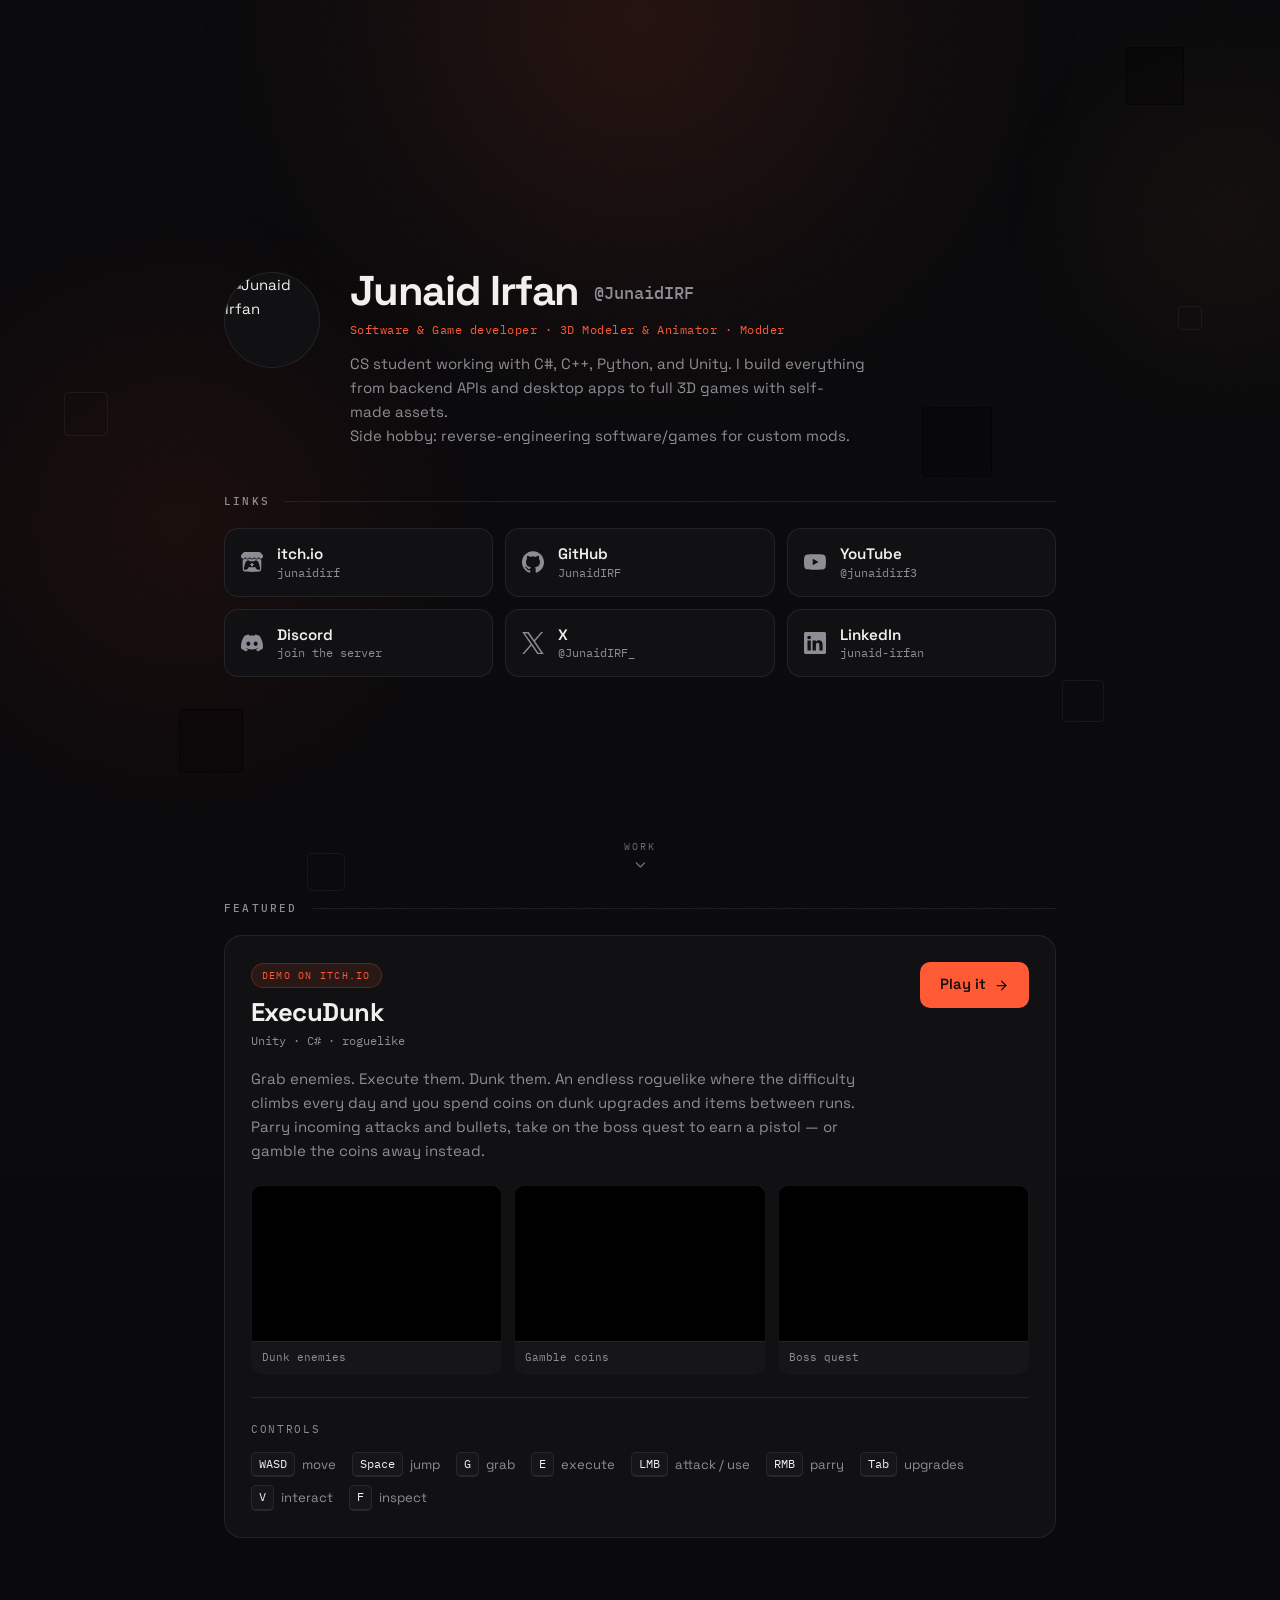
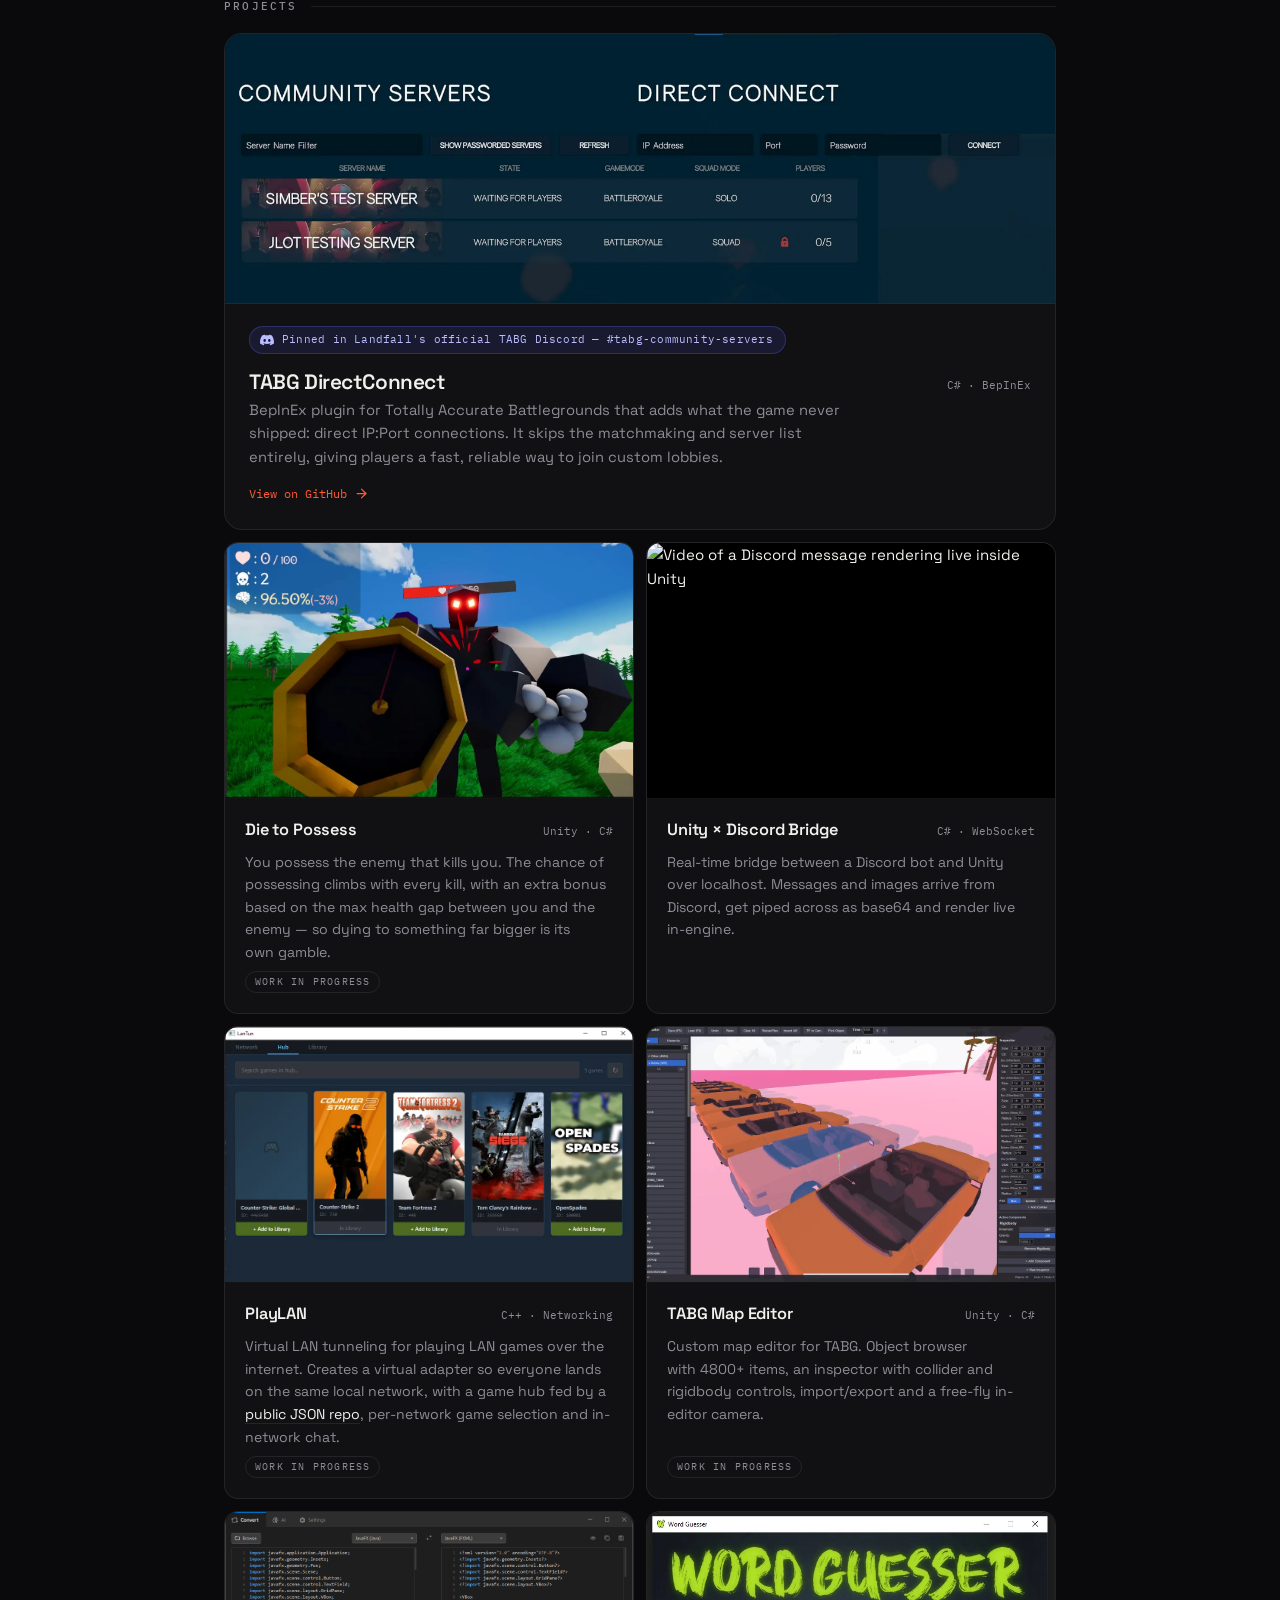
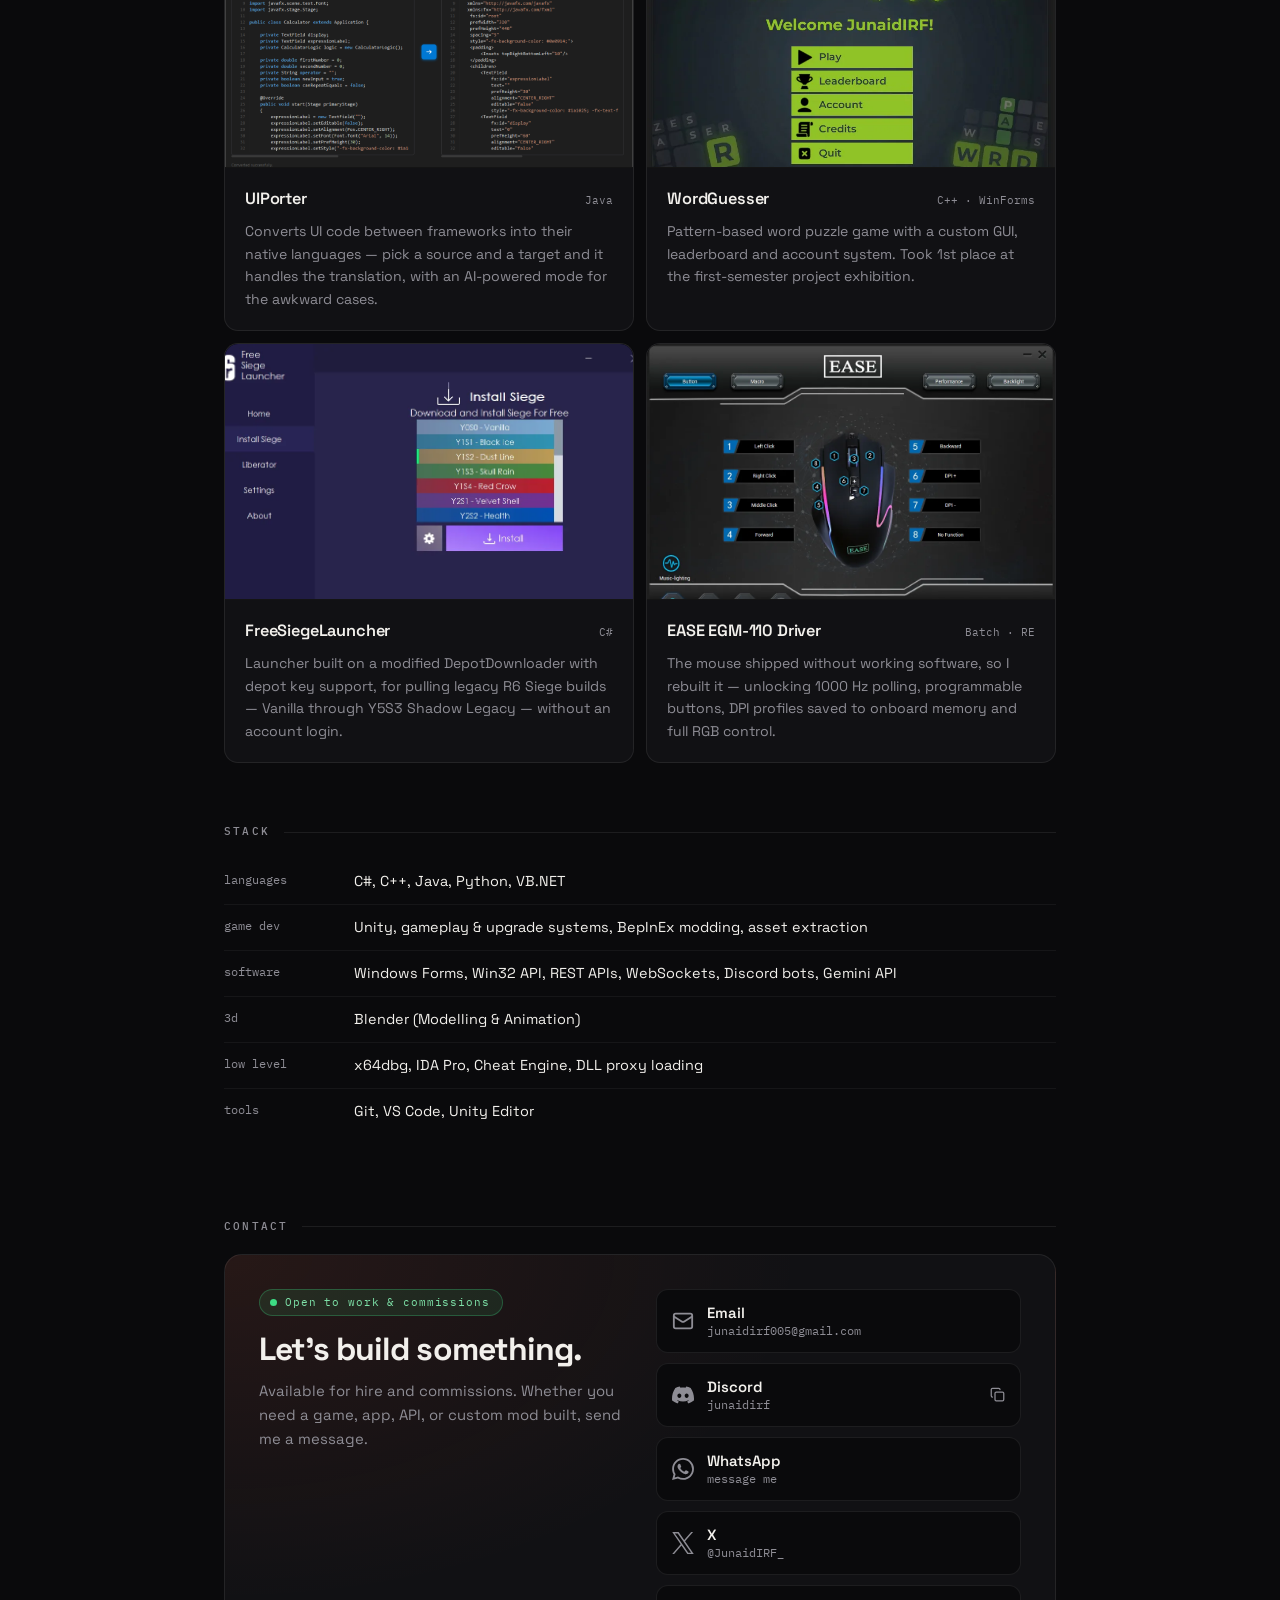
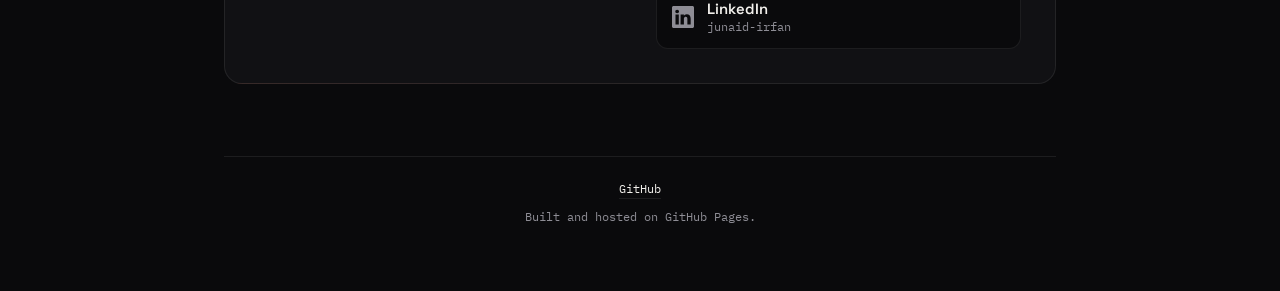
==== commit 22d19128: "Update index.html copy" ====
--- a/index.html
+++ b/index.html
@@ -15,7 +15,7 @@
 <meta property="og:title" content="JunaidIRF | Software &amp; Game Developer">
 <meta property="og:description" content="CS student working with C#, C++, Python, and Unity. I build everything from backend APIs and desktop apps to full 3D games with self-made assets. Side hobby: reverse-engineering software/games for custom mods.">
 <meta property="og:site_name" content="Junaid Irfan">
-<meta property="og:image" content="https://junaidirf.github.io/assets/og.png?v=2">
+<meta property="og:image" content="https://junaidirf.github.io/assets/og.png?v=4">
 <meta property="og:image:width" content="1200">
 <meta property="og:image:height" content="630">
 <meta property="og:image:alt" content="JunaidIRF — Software &amp; Game developer, 3D Modeler &amp; Animator, Modder.">
@@ -265,10 +265,8 @@
           <span class="tech">C# · BepInEx</span>
         </div>
         <p>
-          BepInEx plugin for Totally Accurate Battlegrounds that adds what the game never shipped:
-          connect straight to any server by IP:Port and skip matchmaking entirely, plus a browsable
-          community server list with live state, gamemode, squad mode and player counts.
-          It's become the standard way the TABG community joins custom lobbies.
+          BepInEx plugin for Totally Accurate Battlegrounds that adds what the game never shipped: direct IP:Port connections. 
+          It skips the matchmaking and server list entirely, giving players a fast, reliable way to join custom lobbies.
         </p>
         <span class="link-out">View on GitHub <svg class="go" viewBox="0 0 24 24" fill="none" stroke="currentColor" stroke-width="2" stroke-linecap="round" stroke-linejoin="round" aria-hidden="true"><path d="M5 12h14"/><path d="m12 5 7 7-7 7"/></svg></span>
       </div>
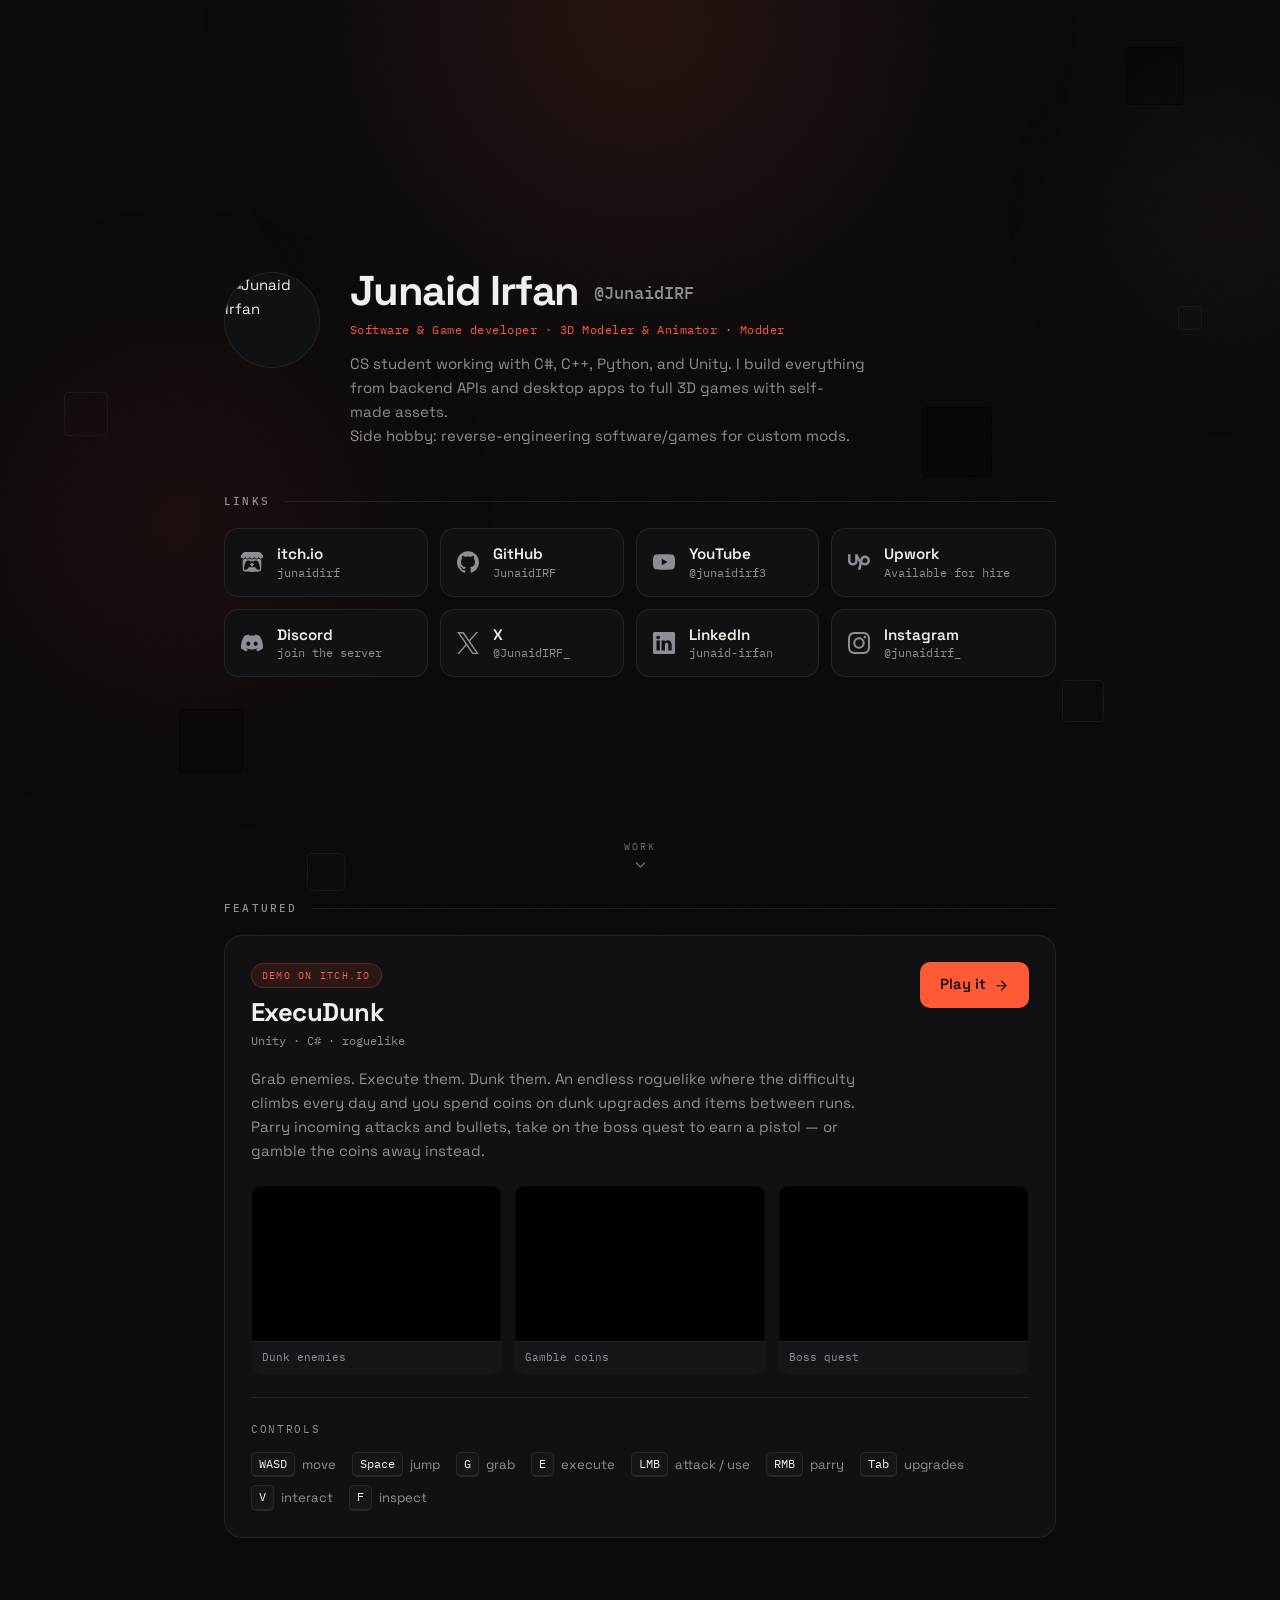
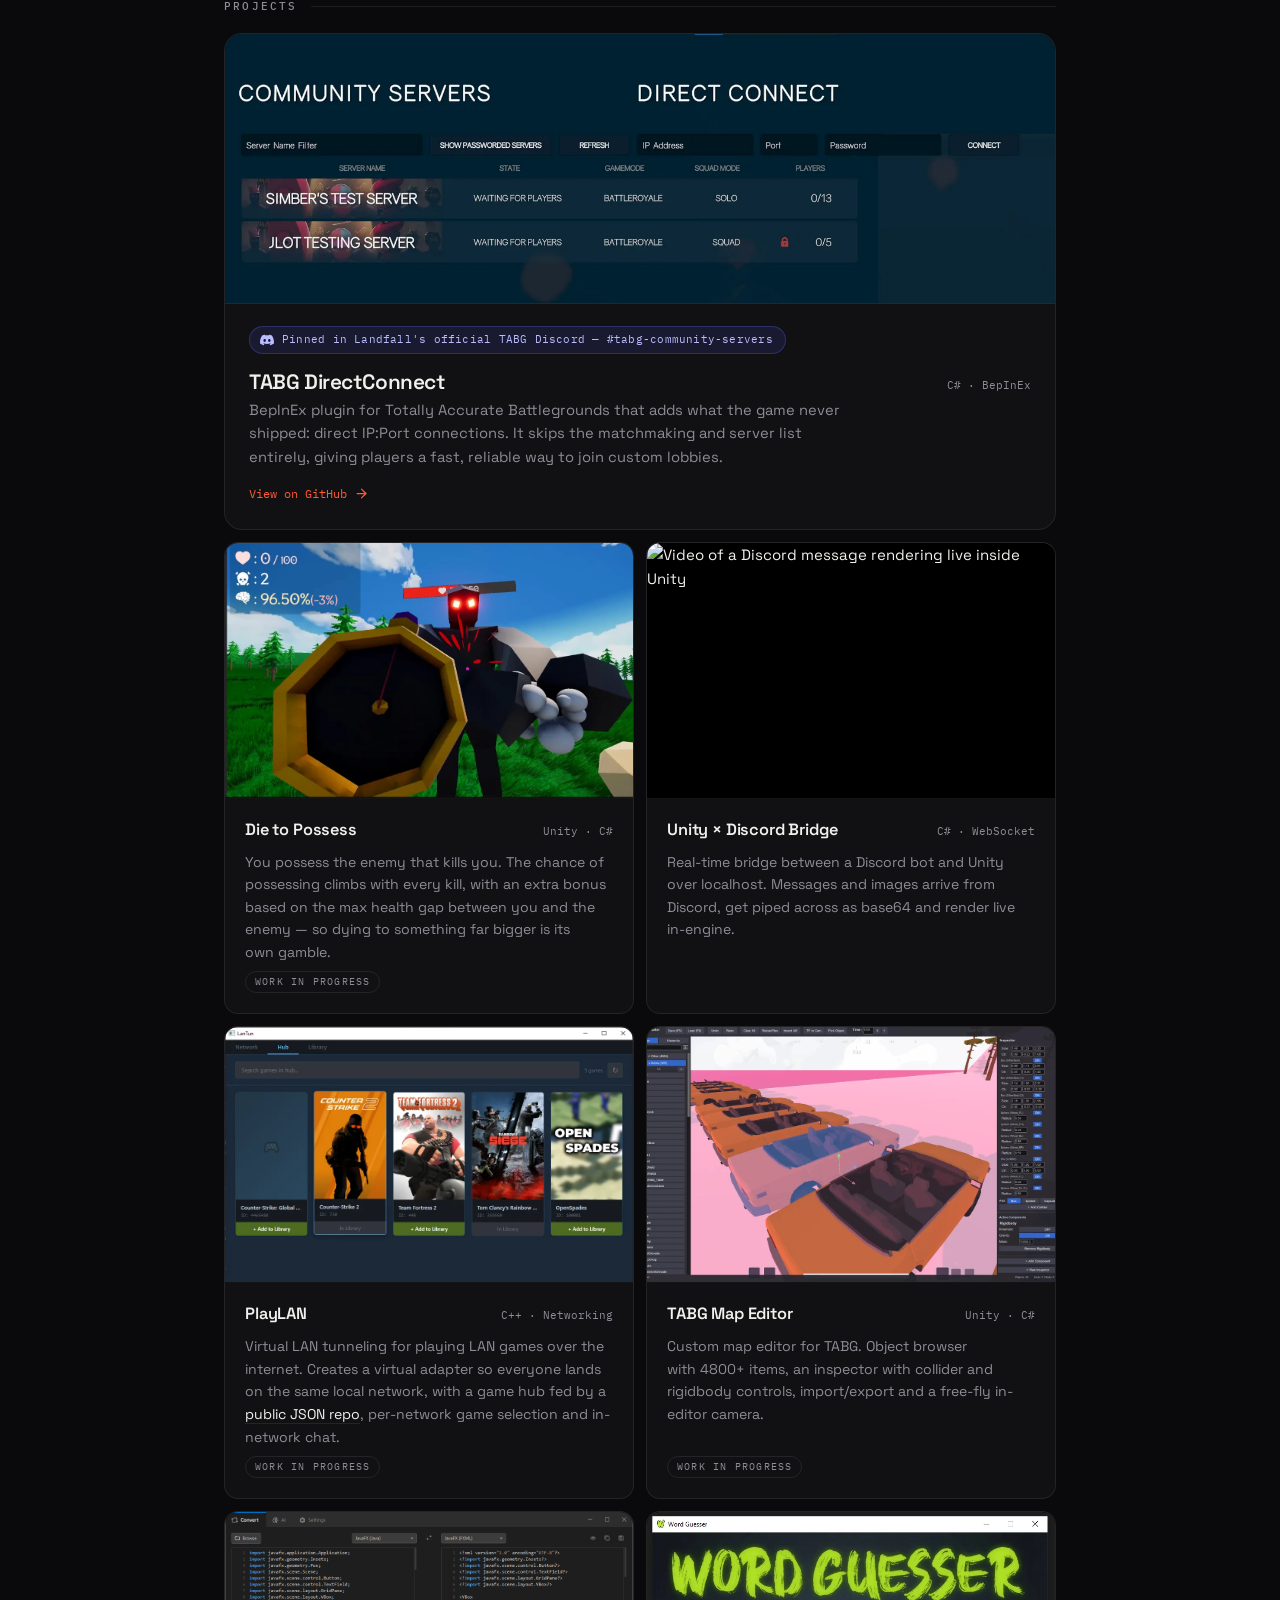
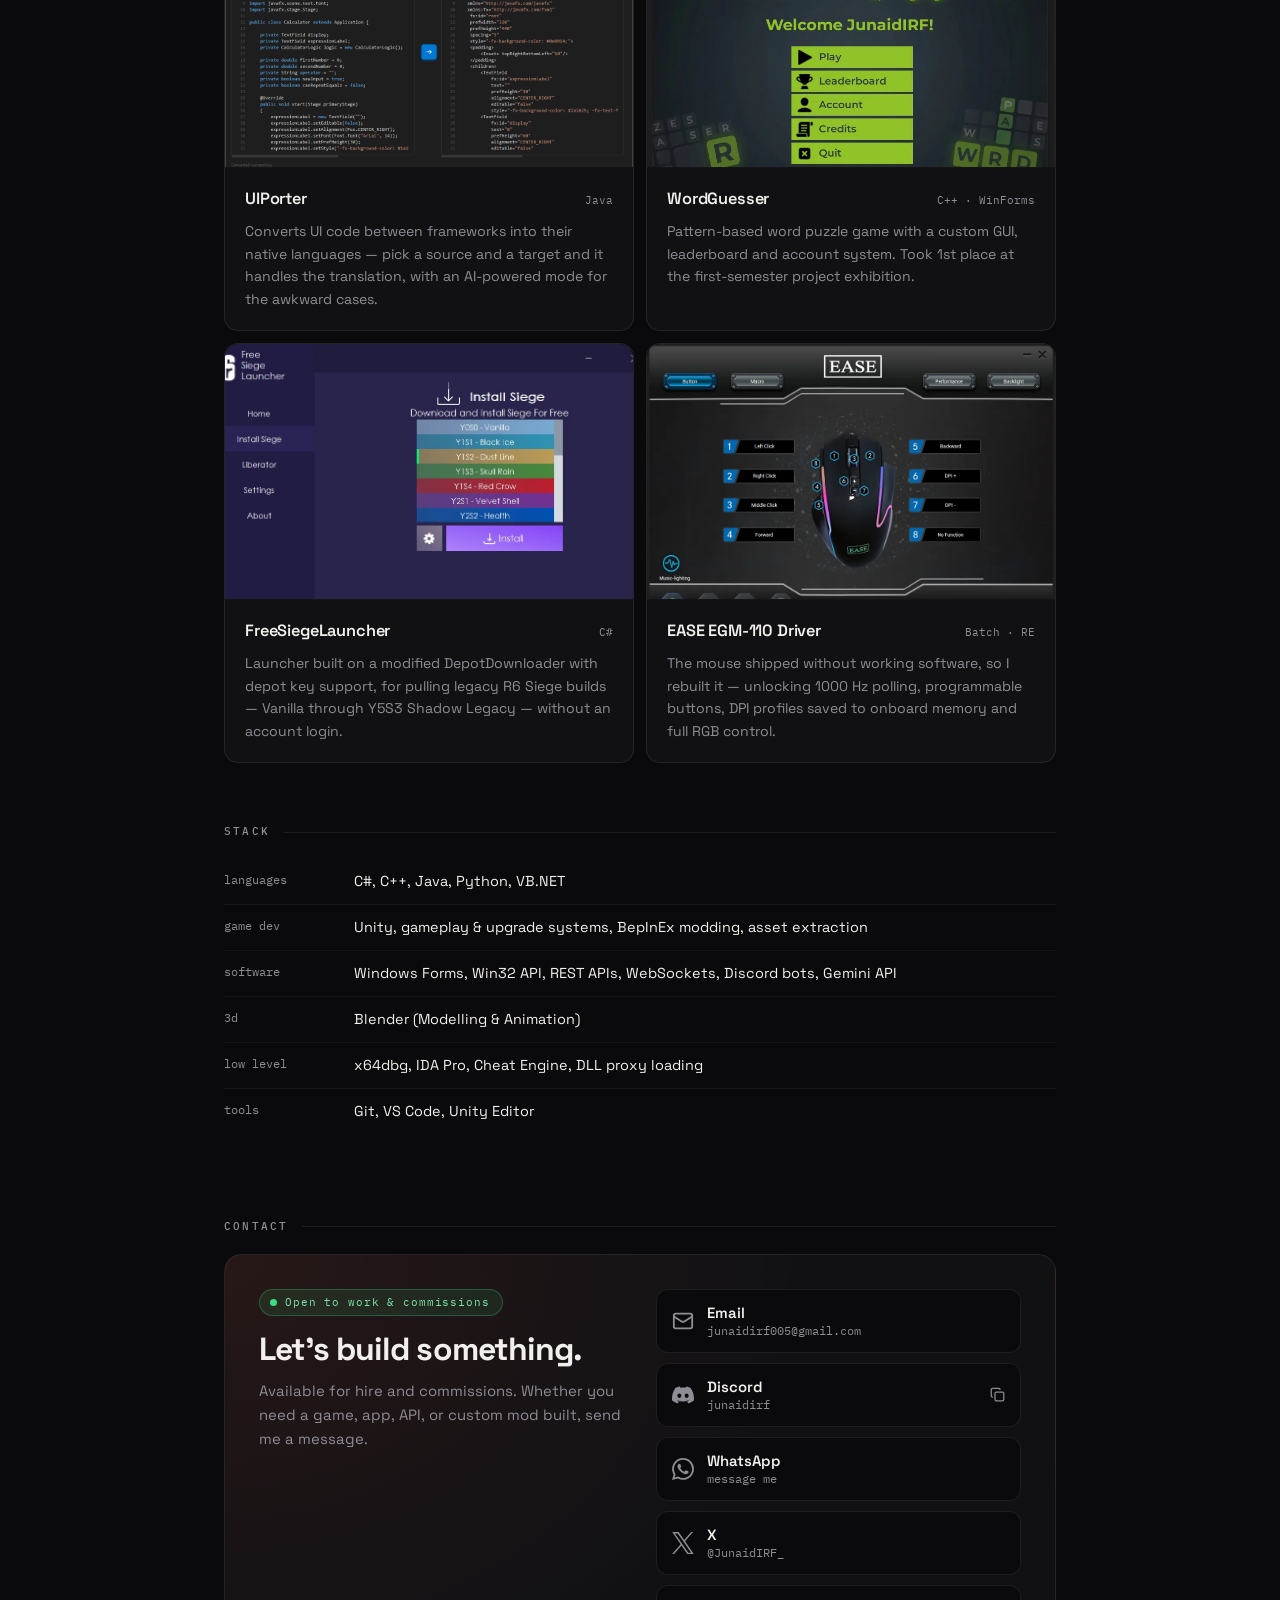
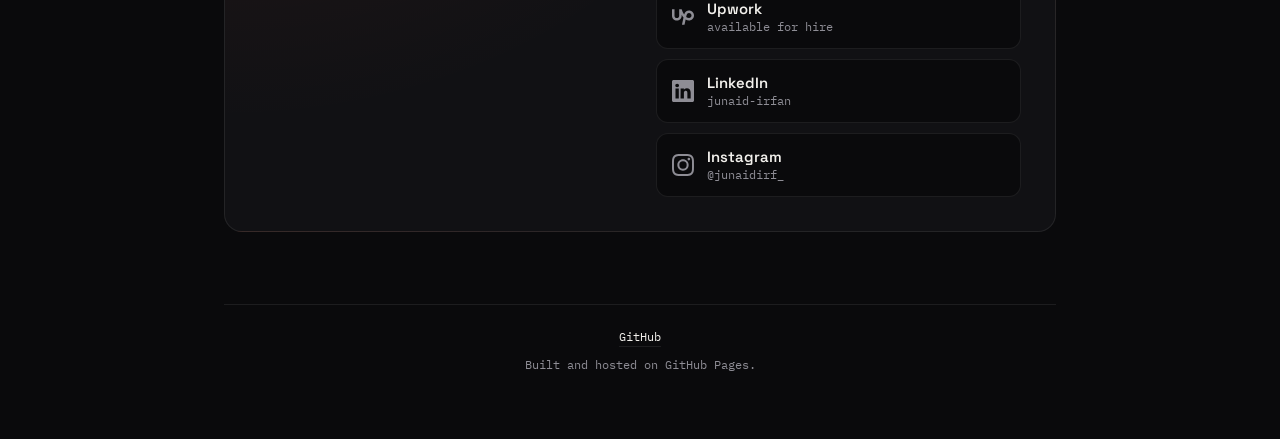
==== commit cf217a15: "Add Upwork and Instagram to main portfolio with balanced 4x2 grid" ====
--- a/index.html
+++ b/index.html
@@ -52,7 +52,9 @@
         "https://junaidirf.itch.io/",
         "https://www.youtube.com/@junaidirf3",
         "https://x.com/JunaidIRF_",
-        "https://www.linkedin.com/in/junaid-irfan/"
+        "https://www.linkedin.com/in/junaid-irfan/",
+        "https://www.upwork.com/freelancers/~01f4a25e09d79822b4",
+        "https://www.instagram.com/junaidirf_/"
       ]
     },
     {
@@ -160,8 +162,14 @@
         <svg class="arrow" viewBox="0 0 24 24" fill="none" stroke="currentColor" stroke-width="2" stroke-linecap="round" stroke-linejoin="round" aria-hidden="true"><path d="M7 7h10v10"/><path d="M7 17 17 7"/></svg>
       </a>
 
+      <a class="link" href="https://www.upwork.com/freelancers/~01f4a25e09d79822b4" target="_blank" rel="me noopener" style="--brand:#14a800">
+        <svg class="icon" viewBox="0 0 24 24" aria-hidden="true"><path d="M18.561 13.158c-1.102 0-2.135-.467-3.074-1.227l.228-1.076.008-.042c.207-1.143.849-3.06 2.839-3.06 1.492 0 2.703 1.212 2.703 2.703-.001 1.489-1.212 2.702-2.704 2.702zm0-8.14c-2.539 0-4.51 1.649-5.31 4.366-1.22-1.834-2.148-4.036-2.687-5.892H7.828v7.112c-.002 1.406-1.141 2.546-2.547 2.548-1.405-.002-2.543-1.143-2.545-2.548V3.492H0v7.112c0 2.914 2.37 5.303 5.281 5.303 2.913 0 5.283-2.389 5.283-5.303v-1.19c.529 1.107 1.182 2.229 1.974 3.221l-1.673 7.873h2.797l1.213-5.71c1.063.679 2.285 1.109 3.686 1.109 3 0 5.439-2.452 5.439-5.45 0-3-2.439-5.439-5.439-5.439z"/></svg>
+        <span class="link-text"><strong>Upwork</strong><span>Available for hire</span></span>
+        <svg class="arrow" viewBox="0 0 24 24" fill="none" stroke="currentColor" stroke-width="2" stroke-linecap="round" stroke-linejoin="round" aria-hidden="true"><path d="M7 7h10v10"/><path d="M7 17 17 7"/></svg>
+      </a>
+
       <a class="link" href="https://discord.com/invite/4mBqbEWaFB" target="_blank" rel="me noopener" style="--brand:#5865f2">
-        <svg class="icon" viewBox="0 0 24 24" aria-hidden="true"><path d="M20.317 4.3698a19.7913 19.7913 0 00-4.8851-1.5152.0741.0741 0 00-.0785.0371c-.211.3753-.4447.8648-.6083 1.2495-1.8447-.2762-3.68-.2762-5.4868 0-.1636-.3933-.4058-.8742-.6177-1.2495a.077.077 0 00-.0785-.037 19.7363 19.7363 0 00-4.8852 1.515.0699.0699 0 00-.0321.0277C.5334 9.0458-.319 13.5799.0992 18.0578a.0824.0824 0 00.0312.0561c2.0528 1.5076 4.0413 2.4228 5.9929 3.0294a.0777.0777 0 00.0842-.0276c.4616-.6304.8731-1.2952 1.226-1.9942a.076.076 0 00-.0416-.1057c-.6528-.2476-1.2743-.5495-1.8722-.8923a.077.077 0 01-.0076-.1277c.1258-.0943.2517-.1923.3718-.2914a.0743.0743 0 01.0776-.0105c3.9278 1.7933 8.18 1.7933 12.0614 0a.0739.0739 0 01.0785.0095c.1202.099.246.1981.3728.2924a.077.077 0 01-.0066.1276 12.2986 12.2986 0 01-1.873.8914.0766.0766 0 00-.0407.1067c.3604.698.7719 1.3628 1.225 1.9932a.076.076 0 00.0842.0286c1.961-.6067 3.9495-1.5219 6.0023-3.0294a.077.077 0 00.0313-.0552c.5004-5.177-.8382-9.6739-3.5485-13.6604a.061.061 0 00-.0312-.0286zM8.02 15.3312c-1.1825 0-2.1569-1.0857-2.1569-2.419 0-1.3332.9555-2.4189 2.157-2.4189 1.2108 0 2.1757 1.0952 2.1568 2.419 0 1.3332-.9555 2.4189-2.1569 2.4189zm7.9748 0c-1.1825 0-2.1569-1.0857-2.1569-2.419 0-1.3332.9554-2.4189 2.1569-2.4189 1.2108 0 2.1757 1.0952 2.1568 2.419 0 1.3332-.946 2.4189-2.1568 2.4189Z"/></svg>
+        <svg class="icon" viewBox="0 0 24 24" aria-hidden="true"><path d="M20.317 4.3698a19.7913 19.7913 0 00-4.8851-1.5152.0741.0741 0 00-.0785.0371c-.211.3753-.4447.8648-.6083 1.2495-1.8447-.2762-3.68-.2762-5.4868 0-.1636-.3933-.4058-.8742-.6177-1.2495a.077.077 0 00-.0785-.037 19.7363 19.7363 0 00-4.8852 1.515.0699.0699 0 00-.0321.0277C.5334 9.0458-.319 13.5799.0992 18.0578a.0824.0824 0 00.0312.0561c2.0528 1.5076 4.0413 2.4228 5.9929 3.0294a.0777.0777 0 00.0842-.0276c.4616-.6304.8731-1.2952 1.226-1.9942a.076.076 0 00-.0416-.1057c-.6528-.2476-1.2743-.5495-1.8722-.8923a.077.077 0 01-.0076-.1277c.1258-.0943.2517-.1923.3718-.2914a.0743.0743 0 01.0776-.0105c3.9278 1.7933 8.18 1.7933 12.0614 0a.0739.0739 0 01.0785.0095c.1202.099.246.1981.3728.2924a.077.077 0 01-.0066.1276 12.2986 12.2986 0 01-1.873.8914.0766.0766 0 00-.0407.1067c.3604.698.7719 1.3628 1.225 1.9932a.076.076 0 00.0842.0286c1.961-.6067 3.9495-1.5219 6.0023-3.0294a.0777.0777 0 00.0313-.0552c.5004-5.177-.8382-9.6739-3.5485-13.6604a.061.061 0 00-.0312-.0286zM8.02 15.3312c-1.1825 0-2.1569-1.0857-2.1569-2.419 0-1.3332.9555-2.4189 2.157-2.4189 1.2108 0 2.1757 1.0952 2.1568 2.419 0 1.3332-.9555 2.4189-2.1569 2.4189zm7.9748 0c-1.1825 0-2.1569-1.0857-2.1569-2.419 0-1.3332.9554-2.4189 2.1569-2.4189 1.2108 0 2.1757 1.0952 2.1568 2.419 0 1.3332-.946 2.4189-2.1568 2.4189Z"/></svg>
         <span class="link-text"><strong>Discord</strong><span>join the server</span></span>
         <svg class="arrow" viewBox="0 0 24 24" fill="none" stroke="currentColor" stroke-width="2" stroke-linecap="round" stroke-linejoin="round" aria-hidden="true"><path d="M7 7h10v10"/><path d="M7 17 17 7"/></svg>
       </a>
@@ -175,6 +183,12 @@
       <a class="link" href="https://www.linkedin.com/in/junaid-irfan/" target="_blank" rel="me noopener" style="--brand:#0a66c2">
         <svg class="icon" viewBox="0 0 16 16" aria-hidden="true"><path d="M0 1.146C0 .513.526 0 1.175 0h13.65C15.474 0 16 .513 16 1.146v13.708c0 .633-.526 1.146-1.175 1.146H1.175C.526 16 0 15.487 0 14.854zm4.943 12.248V6.169H2.542v7.225zm-1.2-8.212c.837 0 1.358-.554 1.358-1.248-.015-.709-.52-1.248-1.342-1.248S2.4 3.226 2.4 3.934c0 .694.521 1.248 1.327 1.248zm4.908 8.212V9.359c0-.216.016-.432.08-.586.173-.431.568-.878 1.232-.878.869 0 1.216.662 1.216 1.634v3.865h2.401V9.25c0-2.22-1.184-3.252-2.764-3.252-1.274 0-1.845.7-2.165 1.193v.025h-.016l.016-.025V6.169h-2.4c.03.678 0 7.225 0 7.225z"/></svg>
         <span class="link-text"><strong>LinkedIn</strong><span>junaid-irfan</span></span>
+        <svg class="arrow" viewBox="0 0 24 24" fill="none" stroke="currentColor" stroke-width="2" stroke-linecap="round" stroke-linejoin="round" aria-hidden="true"><path d="M7 7h10v10"/><path d="M7 17 17 7"/></svg>
+      </a>
+
+      <a class="link" href="https://www.instagram.com/junaidirf_" target="_blank" rel="me noopener" style="--brand:#e1306c">
+        <svg class="icon" viewBox="0 0 24 24" aria-hidden="true"><path d="M7.0301.084c-1.2768.0602-2.1487.264-2.911.5634-.7888.3075-1.4575.72-2.1228 1.3877-.6652.6677-1.075 1.3368-1.3802 2.127-.2954.7638-.4956 1.6365-.552 2.914-.0564 1.2775-.0689 1.6882-.0626 4.947.0062 3.2586.0206 3.6671.0825 4.9473.061 1.2765.264 2.1482.5635 2.9107.308.7889.72 1.4573 1.388 2.1228.6679.6655 1.3365 1.0743 2.1285 1.38.7632.295 1.6361.4961 2.9134.552 1.2773.056 1.6884.069 4.9462.0627 3.2578-.0062 3.668-.0207 4.9478-.0814 1.28-.0607 2.147-.2652 2.9098-.5633.7889-.3086 1.4578-.72 2.1228-1.3881.665-.6682 1.0745-1.3378 1.3795-2.1284.2957-.7632.4966-1.636.552-2.9124.056-1.2809.0692-1.6898.063-4.948-.0063-3.2583-.021-3.6668-.0817-4.9465-.0607-1.2797-.264-2.1487-.5633-2.9117-.3084-.7889-.72-1.4568-1.3876-2.1228C21.2982 1.33 20.628.9208 19.8378.6165 19.074.321 18.2017.1197 16.9244.0645 15.6471.0093 15.236-.005 11.977.0014 8.718.0076 8.31.0215 7.0301.0839m.1402 21.6932c-1.17-.0509-1.8053-.2453-2.2287-.408-.5606-.216-.96-.4771-1.3819-.895-.422-.4178-.6811-.8186-.9-1.378-.1644-.4234-.3624-1.058-.4171-2.228-.0595-1.2645-.072-1.6442-.079-4.848-.007-3.2037.0053-3.583.0607-4.848.05-1.169.2456-1.805.408-2.2282.216-.5613.4762-.96.895-1.3816.4188-.4217.8184-.6814 1.3783-.9003.423-.1651 1.0575-.3614 2.227-.4171 1.2655-.06 1.6447-.072 4.848-.079 3.2033-.007 3.5835.005 4.8495.0608 1.169.0508 1.8053.2445 2.228.408.5608.216.96.4754 1.3816.895.4217.4194.6816.8176.9005 1.3787.1653.4217.3617 1.056.4169 2.2263.0602 1.2655.0739 1.645.0796 4.848.0058 3.203-.0055 3.5834-.061 4.848-.051 1.17-.245 1.8055-.408 2.2294-.216.5604-.4763.96-.8954 1.3814-.419.4215-.8181.6811-1.3783.9-.4224.1649-1.0577.3617-2.2262.4174-1.2656.0595-1.6448.072-4.8493.079-3.2045.007-3.5825-.006-4.848-.0608M16.953 5.5864A1.44 1.44 0 1 0 18.39 4.144a1.44 1.44 0 0 0-1.437 1.4424M5.8385 12.012c.0067 3.4032 2.7706 6.1557 6.173 6.1493 3.4026-.0065 6.157-2.7701 6.1506-6.1733-.0065-3.4032-2.771-6.1565-6.174-6.1498-3.403.0067-6.156 2.771-6.1496 6.1738M8 12.0077a4 4 0 1 1 4.008 3.9921A3.9996 3.9996 0 0 1 8 12.0077"/></svg>
+        <span class="link-text"><strong>Instagram</strong><span>@junaidirf_</span></span>
         <svg class="arrow" viewBox="0 0 24 24" fill="none" stroke="currentColor" stroke-width="2" stroke-linecap="round" stroke-linejoin="round" aria-hidden="true"><path d="M7 7h10v10"/><path d="M7 17 17 7"/></svg>
       </a>
 
@@ -253,7 +267,7 @@
     <!-- highlight -->
     <a class="highlight" href="https://github.com/JunaidIRF/TABG-DirectConnect-Plugin" target="_blank" rel="noopener">
       <div class="highlight-media">
-        <img src="assets/img/tabg-directconnect.webp" width="1400" height="454" alt="TABG DirectConnect in-game panel showing a community server list and a direct connect form" loading="lazy" decoding="async">
+        <img src="assets/img/tabg-directconnect.webp" width="1400" height="454" alt="TABG DirectConnect: the direct connect form for joining a server by IP and port" loading="lazy" decoding="async">
       </div>
       <div class="highlight-body">
         <span class="pin">
@@ -414,9 +428,21 @@
           <svg class="arrow-go" viewBox="0 0 24 24" fill="none" stroke="currentColor" stroke-width="2" stroke-linecap="round" stroke-linejoin="round" aria-hidden="true"><path d="M7 7h10v10"/><path d="M7 17 17 7"/></svg>
         </a>
 
+        <a class="method" href="https://www.upwork.com/freelancers/~01f4a25e09d79822b4" target="_blank" rel="noopener">
+          <svg class="icon" viewBox="0 0 24 24" aria-hidden="true"><path d="M18.561 13.158c-1.102 0-2.135-.467-3.074-1.227l.228-1.076.008-.042c.207-1.143.849-3.06 2.839-3.06 1.492 0 2.703 1.212 2.703 2.703-.001 1.489-1.212 2.702-2.704 2.702zm0-8.14c-2.539 0-4.51 1.649-5.31 4.366-1.22-1.834-2.148-4.036-2.687-5.892H7.828v7.112c-.002 1.406-1.141 2.546-2.547 2.548-1.405-.002-2.543-1.143-2.545-2.548V3.492H0v7.112c0 2.914 2.37 5.303 5.281 5.303 2.913 0 5.283-2.389 5.283-5.303v-1.19c.529 1.107 1.182 2.229 1.974 3.221l-1.673 7.873h2.797l1.213-5.71c1.063.679 2.285 1.109 3.686 1.109 3 0 5.439-2.452 5.439-5.45 0-3-2.439-5.439-5.439-5.439z"/></svg>
+          <span class="method-text"><strong>Upwork</strong><span>available for hire</span></span>
+          <svg class="arrow-go" viewBox="0 0 24 24" fill="none" stroke="currentColor" stroke-width="2" stroke-linecap="round" stroke-linejoin="round" aria-hidden="true"><path d="M7 7h10v10"/><path d="M7 17 17 7"/></svg>
+        </a>
+
         <a class="method" href="https://www.linkedin.com/in/junaid-irfan/" target="_blank" rel="me noopener">
           <svg class="icon" viewBox="0 0 16 16" aria-hidden="true"><path d="M0 1.146C0 .513.526 0 1.175 0h13.65C15.474 0 16 .513 16 1.146v13.708c0 .633-.526 1.146-1.175 1.146H1.175C.526 16 0 15.487 0 14.854zm4.943 12.248V6.169H2.542v7.225zm-1.2-8.212c.837 0 1.358-.554 1.358-1.248-.015-.709-.52-1.248-1.342-1.248S2.4 3.226 2.4 3.934c0 .694.521 1.248 1.327 1.248zm4.908 8.212V9.359c0-.216.016-.432.08-.586.173-.431.568-.878 1.232-.878.869 0 1.216.662 1.216 1.634v3.865h2.401V9.25c0-2.22-1.184-3.252-2.764-3.252-1.274 0-1.845.7-2.165 1.193v.025h-.016l.016-.025V6.169h-2.4c.03.678 0 7.225 0 7.225z"/></svg>
           <span class="method-text"><strong>LinkedIn</strong><span>junaid-irfan</span></span>
+          <svg class="arrow-go" viewBox="0 0 24 24" fill="none" stroke="currentColor" stroke-width="2" stroke-linecap="round" stroke-linejoin="round" aria-hidden="true"><path d="M7 7h10v10"/><path d="M7 17 17 7"/></svg>
+        </a>
+
+        <a class="method" href="https://www.instagram.com/junaidirf_" target="_blank" rel="me noopener">
+          <svg class="icon" viewBox="0 0 24 24" aria-hidden="true"><path d="M7.0301.084c-1.2768.0602-2.1487.264-2.911.5634-.7888.3075-1.4575.72-2.1228 1.3877-.6652.6677-1.075 1.3368-1.3802 2.127-.2954.7638-.4956 1.6365-.552 2.914-.0564 1.2775-.0689 1.6882-.0626 4.947.0062 3.2586.0206 3.6671.0825 4.9473.061 1.2765.264 2.1482.5635 2.9107.308.7889.72 1.4573 1.388 2.1228.6679.6655 1.3365 1.0743 2.1285 1.38.7632.295 1.6361.4961 2.9134.552 1.2773.056 1.6884.069 4.9462.0627 3.2578-.0062 3.668-.0207 4.9478-.0814 1.28-.0607 2.147-.2652 2.9098-.5633.7889-.3086 1.4578-.72 2.1228-1.3881.665-.6682 1.0745-1.3378 1.3795-2.1284.2957-.7632.4966-1.636.552-2.9124.056-1.2809.0692-1.6898.063-4.948-.0063-3.2583-.021-3.6668-.0817-4.9465-.0607-1.2797-.264-2.1487-.5633-2.9117-.3084-.7889-.72-1.4568-1.3876-2.1228C21.2982 1.33 20.628.9208 19.8378.6165 19.074.321 18.2017.1197 16.9244.0645 15.6471.0093 15.236-.005 11.977.0014 8.718.0076 8.31.0215 7.0301.0839m.1402 21.6932c-1.17-.0509-1.8053-.2453-2.2287-.408-.5606-.216-.96-.4771-1.3819-.895-.422-.4178-.6811-.8186-.9-1.378-.1644-.4234-.3624-1.058-.4171-2.228-.0595-1.2645-.072-1.6442-.079-4.848-.007-3.2037.0053-3.583.0607-4.848.05-1.169.2456-1.805.408-2.2282.216-.5613.4762-.96.895-1.3816.4188-.4217.8184-.6814 1.3783-.9003.423-.1651 1.0575-.3614 2.227-.4171 1.2655-.06 1.6447-.072 4.848-.079 3.2033-.007 3.5835.005 4.8495.0608 1.169.0508 1.8053.2445 2.228.408.5608.216.96.4754 1.3816.895.4217.4194.6816.8176.9005 1.3787.1653.4217.3617 1.056.4169 2.2263.0602 1.2655.0739 1.645.0796 4.848.0058 3.203-.0055 3.5834-.061 4.848-.051 1.17-.245 1.8055-.408 2.2294-.216.5604-.4763.96-.8954 1.3814-.419.4215-.8181.6811-1.3783.9-.4224.1649-1.0577.3617-2.2262.4174-1.2656.0595-1.6448.072-4.8493.079-3.2045.007-3.5825-.006-4.848-.0608M16.953 5.5864A1.44 1.44 0 1 0 18.39 4.144a1.44 1.44 0 0 0-1.437 1.4424M5.8385 12.012c.0067 3.4032 2.7706 6.1557 6.173 6.1493 3.4026-.0065 6.157-2.7701 6.1506-6.1733-.0065-3.4032-2.771-6.1565-6.174-6.1498-3.403.0067-6.156 2.771-6.1496 6.1738M8 12.0077a4 4 0 1 1 4.008 3.9921A3.9996 3.9996 0 0 1 8 12.0077"/></svg>
+          <span class="method-text"><strong>Instagram</strong><span>@junaidirf_</span></span>
           <svg class="arrow-go" viewBox="0 0 24 24" fill="none" stroke="currentColor" stroke-width="2" stroke-linecap="round" stroke-linejoin="round" aria-hidden="true"><path d="M7 7h10v10"/><path d="M7 17 17 7"/></svg>
         </a>
       </div>
--- a/assets/style.css
+++ b/assets/style.css
@@ -403,8 +403,20 @@
 /* ── LINKS ──────────────────────────────────── */
 .links {
   display: grid;
-  grid-template-columns: repeat(auto-fit, minmax(230px, 1fr));
+  grid-template-columns: repeat(4, 1fr);
   gap: 12px;
+}
+
+@media (max-width: 820px) {
+  .links {
+    grid-template-columns: repeat(2, 1fr);
+  }
+}
+
+@media (max-width: 480px) {
+  .links {
+    grid-template-columns: 1fr;
+  }
 }
 
 .link {
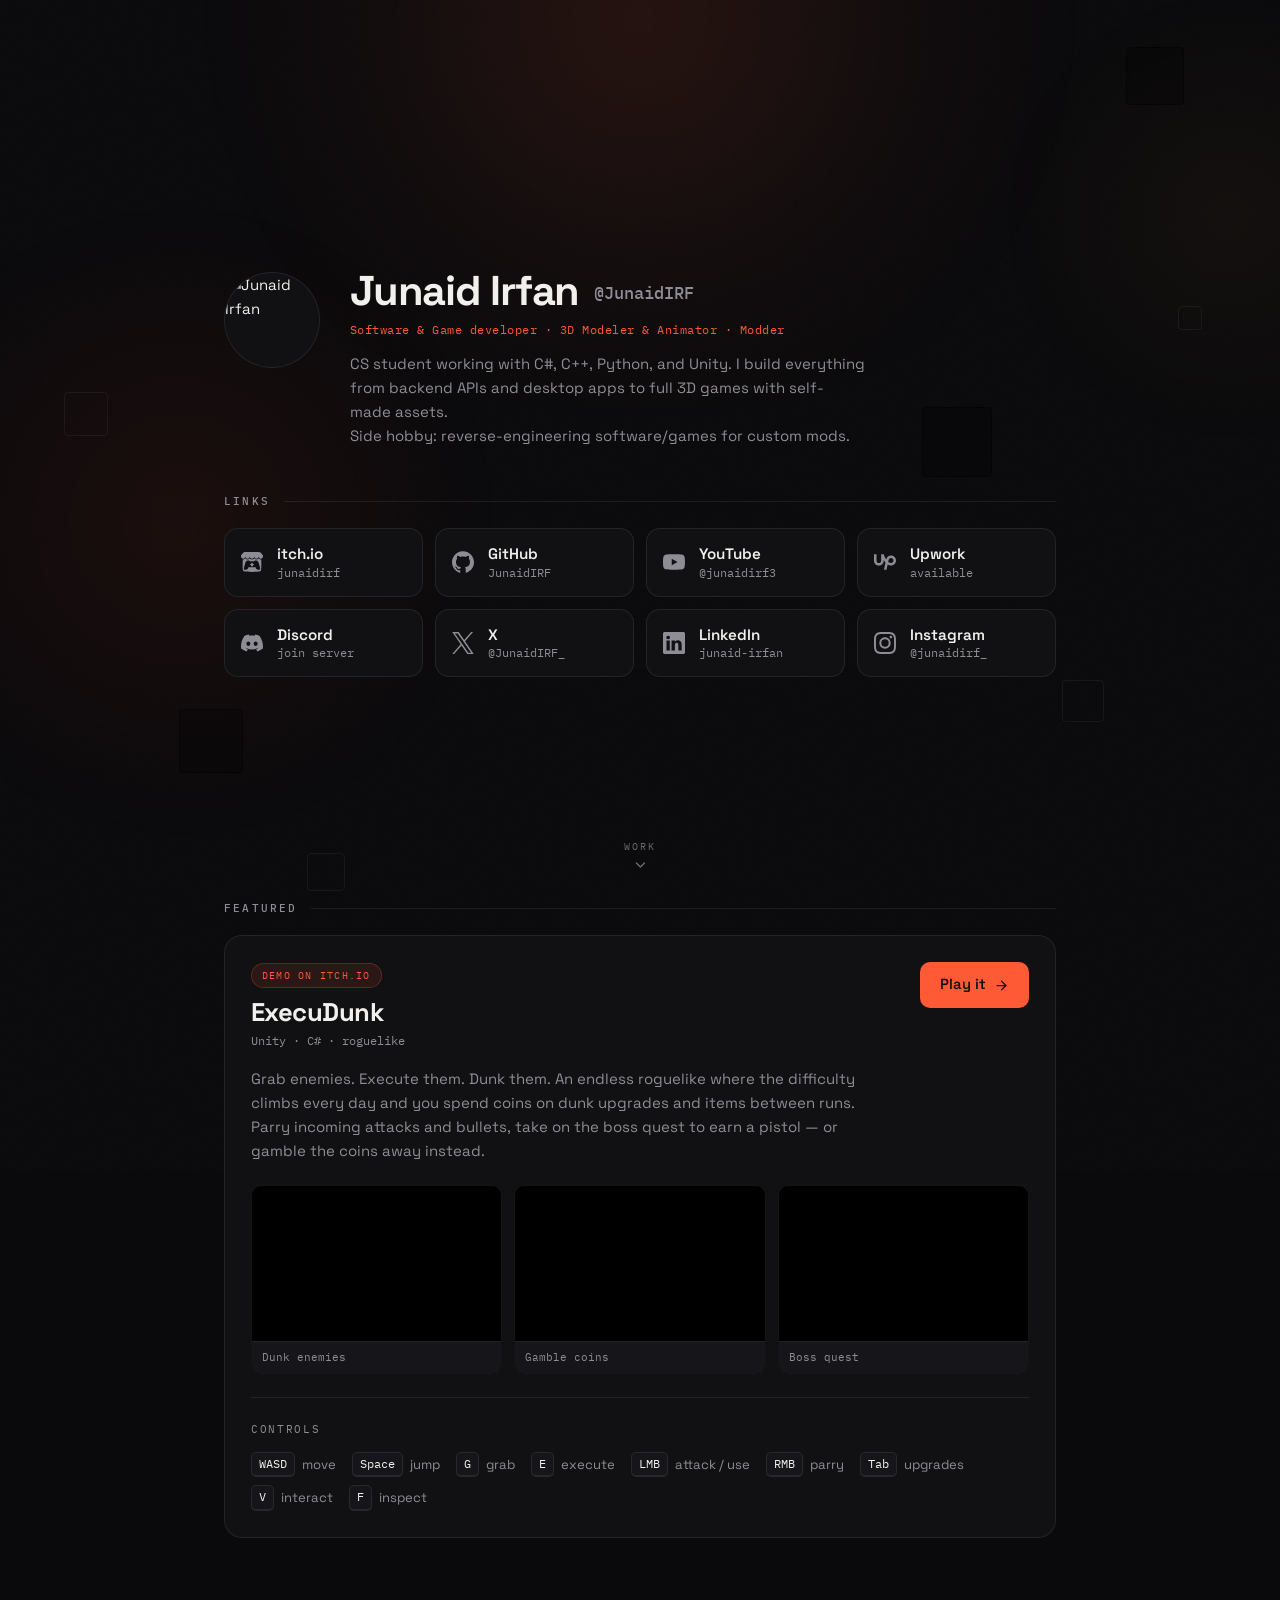
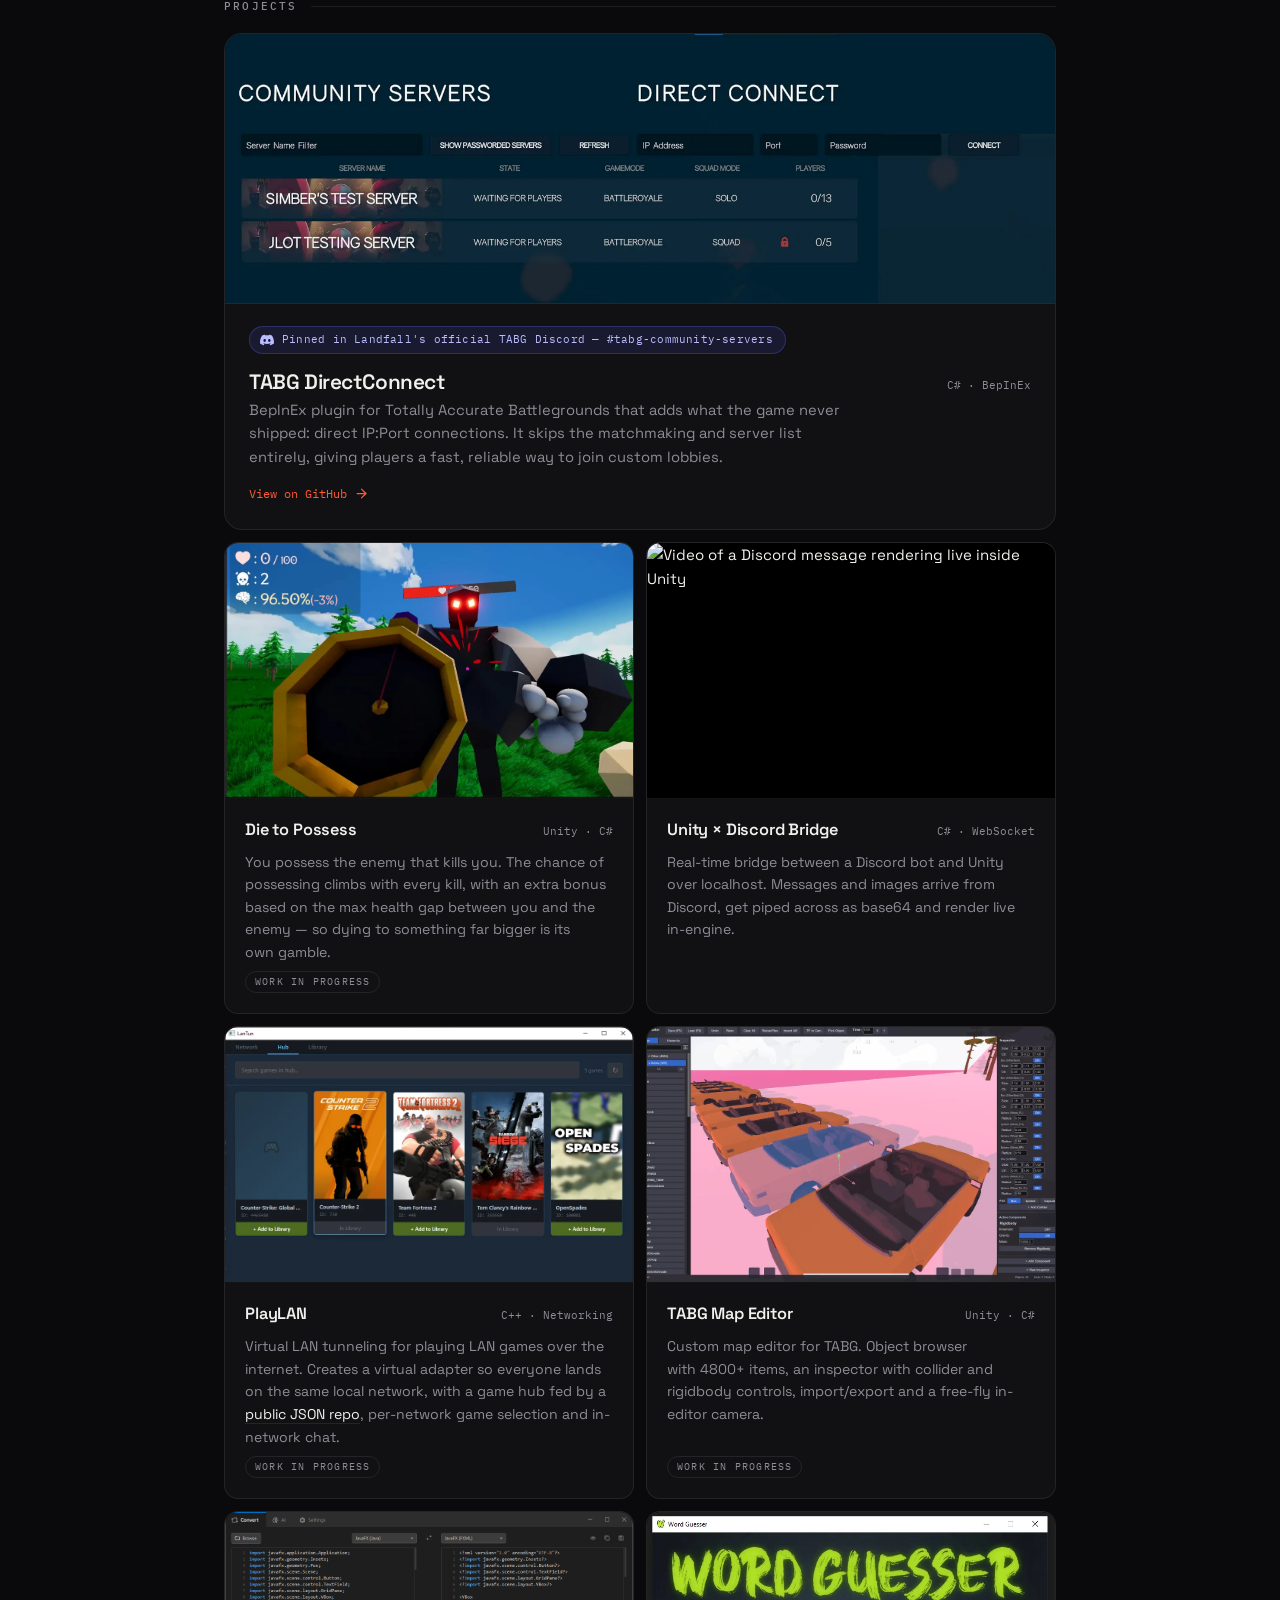
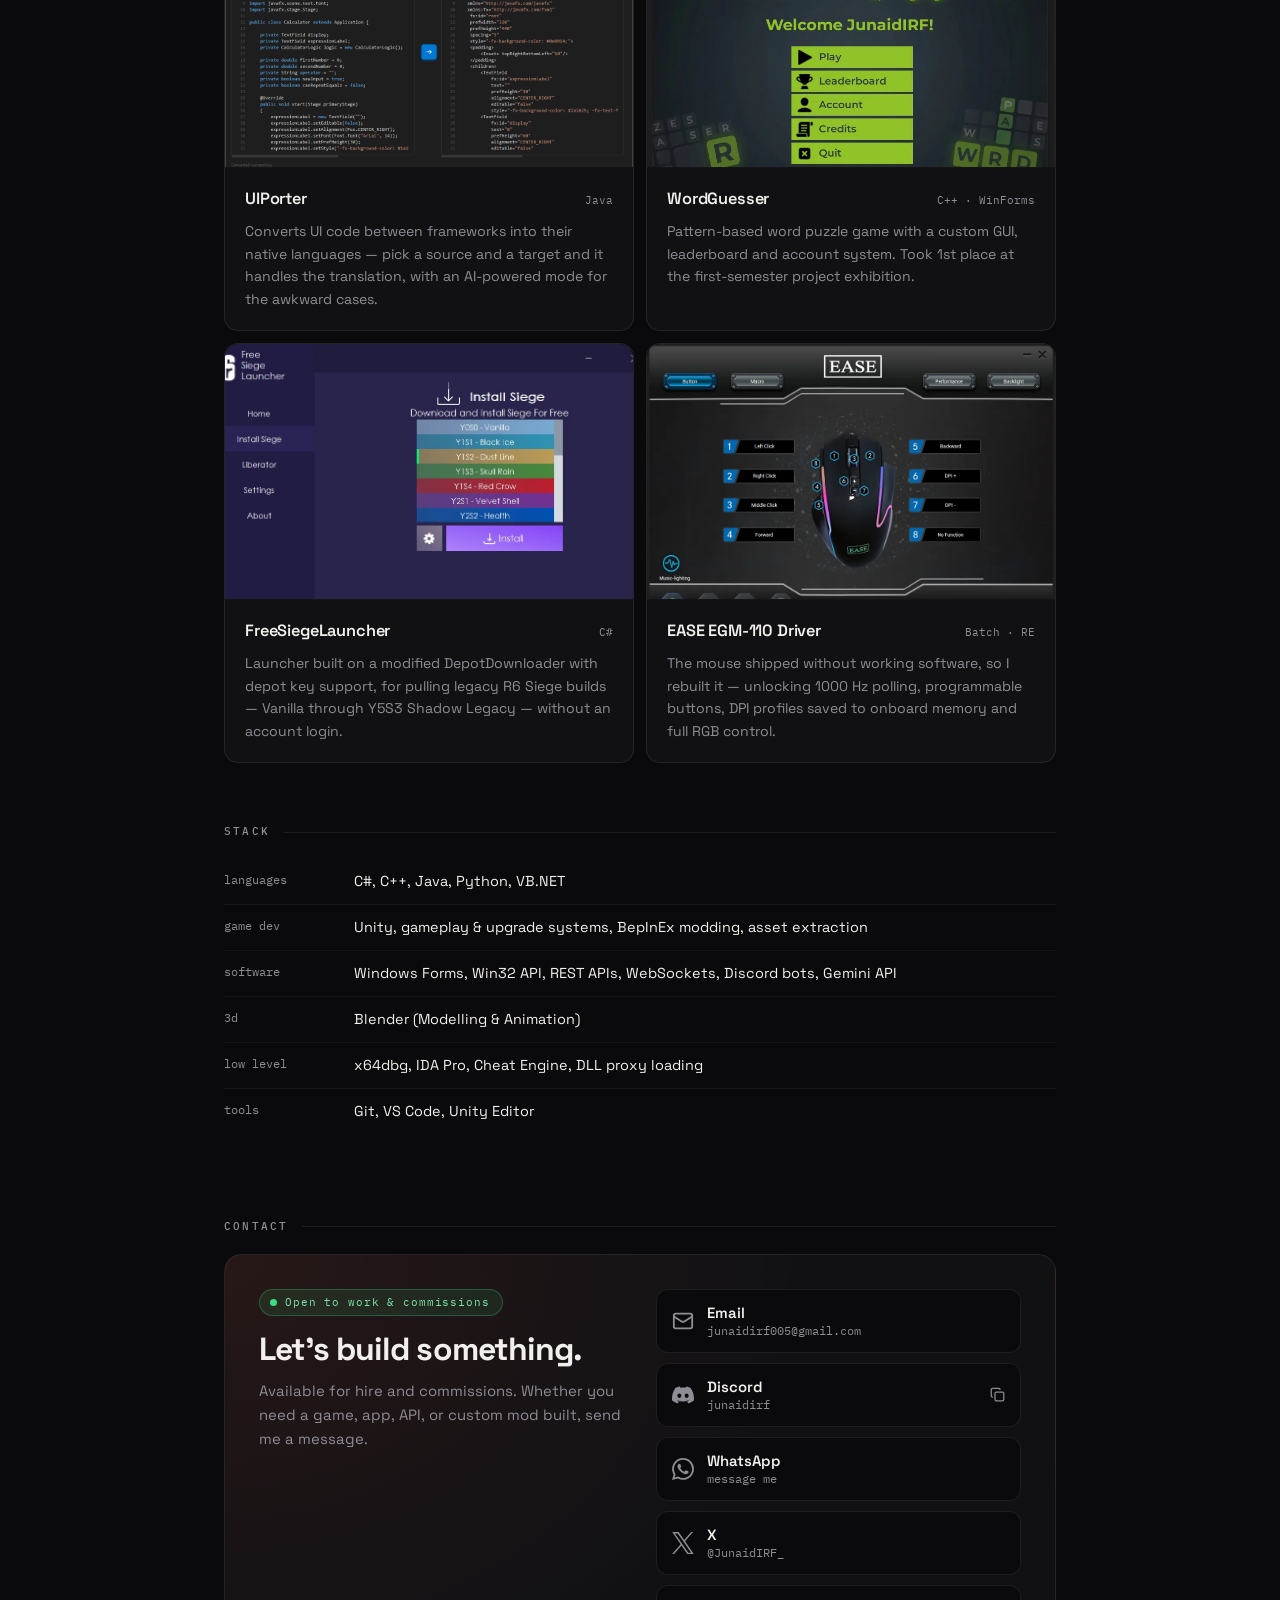
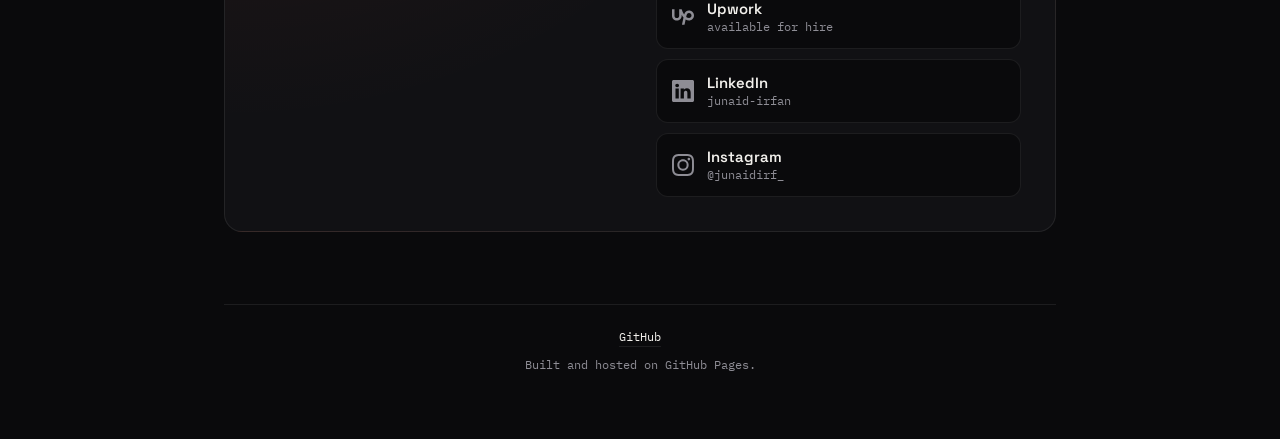
==== commit fa312375: "Optimize mobile links layout to 2 columns for comfortable height" ====
--- a/index.html
+++ b/index.html
@@ -164,13 +164,13 @@
 
       <a class="link" href="https://www.upwork.com/freelancers/~01f4a25e09d79822b4" target="_blank" rel="me noopener" style="--brand:#14a800">
         <svg class="icon" viewBox="0 0 24 24" aria-hidden="true"><path d="M18.561 13.158c-1.102 0-2.135-.467-3.074-1.227l.228-1.076.008-.042c.207-1.143.849-3.06 2.839-3.06 1.492 0 2.703 1.212 2.703 2.703-.001 1.489-1.212 2.702-2.704 2.702zm0-8.14c-2.539 0-4.51 1.649-5.31 4.366-1.22-1.834-2.148-4.036-2.687-5.892H7.828v7.112c-.002 1.406-1.141 2.546-2.547 2.548-1.405-.002-2.543-1.143-2.545-2.548V3.492H0v7.112c0 2.914 2.37 5.303 5.281 5.303 2.913 0 5.283-2.389 5.283-5.303v-1.19c.529 1.107 1.182 2.229 1.974 3.221l-1.673 7.873h2.797l1.213-5.71c1.063.679 2.285 1.109 3.686 1.109 3 0 5.439-2.452 5.439-5.45 0-3-2.439-5.439-5.439-5.439z"/></svg>
-        <span class="link-text"><strong>Upwork</strong><span>Available for hire</span></span>
+        <span class="link-text"><strong>Upwork</strong><span>available</span></span>
         <svg class="arrow" viewBox="0 0 24 24" fill="none" stroke="currentColor" stroke-width="2" stroke-linecap="round" stroke-linejoin="round" aria-hidden="true"><path d="M7 7h10v10"/><path d="M7 17 17 7"/></svg>
       </a>
 
       <a class="link" href="https://discord.com/invite/4mBqbEWaFB" target="_blank" rel="me noopener" style="--brand:#5865f2">
         <svg class="icon" viewBox="0 0 24 24" aria-hidden="true"><path d="M20.317 4.3698a19.7913 19.7913 0 00-4.8851-1.5152.0741.0741 0 00-.0785.0371c-.211.3753-.4447.8648-.6083 1.2495-1.8447-.2762-3.68-.2762-5.4868 0-.1636-.3933-.4058-.8742-.6177-1.2495a.077.077 0 00-.0785-.037 19.7363 19.7363 0 00-4.8852 1.515.0699.0699 0 00-.0321.0277C.5334 9.0458-.319 13.5799.0992 18.0578a.0824.0824 0 00.0312.0561c2.0528 1.5076 4.0413 2.4228 5.9929 3.0294a.0777.0777 0 00.0842-.0276c.4616-.6304.8731-1.2952 1.226-1.9942a.076.076 0 00-.0416-.1057c-.6528-.2476-1.2743-.5495-1.8722-.8923a.077.077 0 01-.0076-.1277c.1258-.0943.2517-.1923.3718-.2914a.0743.0743 0 01.0776-.0105c3.9278 1.7933 8.18 1.7933 12.0614 0a.0739.0739 0 01.0785.0095c.1202.099.246.1981.3728.2924a.077.077 0 01-.0066.1276 12.2986 12.2986 0 01-1.873.8914.0766.0766 0 00-.0407.1067c.3604.698.7719 1.3628 1.225 1.9932a.076.076 0 00.0842.0286c1.961-.6067 3.9495-1.5219 6.0023-3.0294a.0777.0777 0 00.0313-.0552c.5004-5.177-.8382-9.6739-3.5485-13.6604a.061.061 0 00-.0312-.0286zM8.02 15.3312c-1.1825 0-2.1569-1.0857-2.1569-2.419 0-1.3332.9555-2.4189 2.157-2.4189 1.2108 0 2.1757 1.0952 2.1568 2.419 0 1.3332-.9555 2.4189-2.1569 2.4189zm7.9748 0c-1.1825 0-2.1569-1.0857-2.1569-2.419 0-1.3332.9554-2.4189 2.1569-2.4189 1.2108 0 2.1757 1.0952 2.1568 2.419 0 1.3332-.946 2.4189-2.1568 2.4189Z"/></svg>
-        <span class="link-text"><strong>Discord</strong><span>join the server</span></span>
+        <span class="link-text"><strong>Discord</strong><span>join server</span></span>
         <svg class="arrow" viewBox="0 0 24 24" fill="none" stroke="currentColor" stroke-width="2" stroke-linecap="round" stroke-linejoin="round" aria-hidden="true"><path d="M7 7h10v10"/><path d="M7 17 17 7"/></svg>
       </a>
 
--- a/assets/style.css
+++ b/assets/style.css
@@ -410,12 +410,7 @@
 @media (max-width: 820px) {
   .links {
     grid-template-columns: repeat(2, 1fr);
-  }
-}
-
-@media (max-width: 480px) {
-  .links {
-    grid-template-columns: 1fr;
+    gap: 8px;
   }
 }
 
@@ -1047,19 +1042,32 @@
 
   .section { margin-bottom: 48px; }
 
-  /* Six stacked two-line cards plus the hero overflow a phone screen, so the
-     rows collapse to a single compact line — name and handle side by side. */
-  .link { padding: 12px 14px; gap: 12px; }
-
-  .link-text {
-    flex-direction: row;
-    align-items: baseline;
+  /* 2-column grid on phones keeps all links and the scroll cue comfortably above the fold */
+  .links {
+    grid-template-columns: repeat(2, 1fr);
     gap: 8px;
   }
 
-  .link-text strong { flex-shrink: 0; }
-
-  .icon { width: 20px; height: 20px; }
+  .link { padding: 9px 11px; gap: 9px; }
+
+  .link-text {
+    flex-direction: column;
+    align-items: flex-start;
+    gap: 1px;
+  }
+
+  .link-text strong {
+    font-size: 0.88rem;
+    line-height: 1.2;
+    flex-shrink: 0;
+  }
+
+  .link-text span {
+    font-size: 0.68rem;
+    line-height: 1.2;
+  }
+
+  .icon { width: 18px; height: 18px; }
 
   /* the corner arrow only ever appears on hover, which phones don't have */
   .arrow { display: none; }
@@ -1122,7 +1130,7 @@
 @media (max-width: 700px) and (max-height: 880px) {
   .intro { padding: clamp(28px, 5vh, 52px) 0 clamp(46px, 7vh, 68px); }
   .intro .hero { margin-bottom: clamp(20px, 3.5vh, 34px); }
-  .link { padding: 11px 14px; }
+  .link { padding: 8px 10px; }
   .section-title { margin-bottom: 14px; }
 }
 
@@ -1133,8 +1141,8 @@
   .avatar { width: 58px; height: 58px; }
   .hero { gap: 12px; }
   .bio { font-size: 0.85rem; line-height: 1.5; }
-  .link { padding: 9px 13px; }
-  .links { gap: 9px; }
+  .link { padding: 7px 9px; }
+  .links { gap: 6px; }
 
   /* There is no spare room to reserve down here, and an absolutely positioned
      cue would sit on top of the last link. Put it back in the flow instead. */
